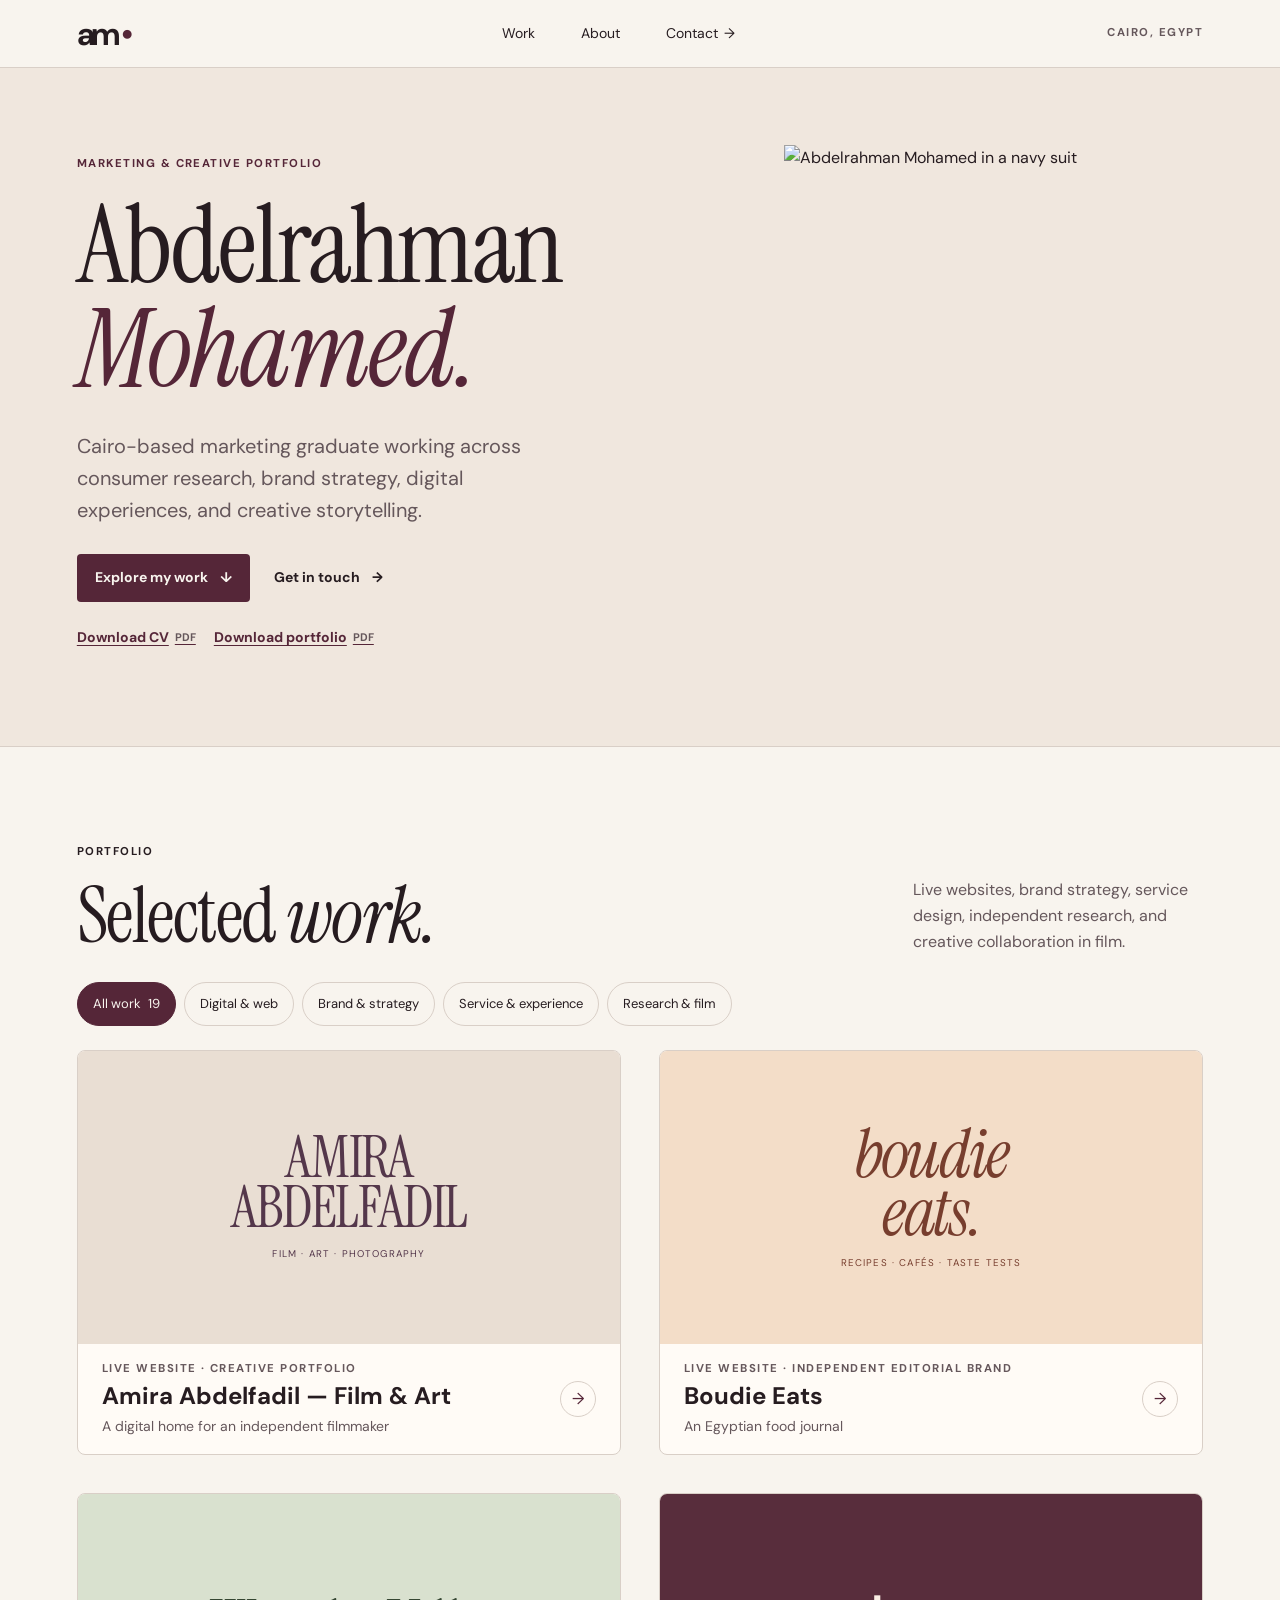
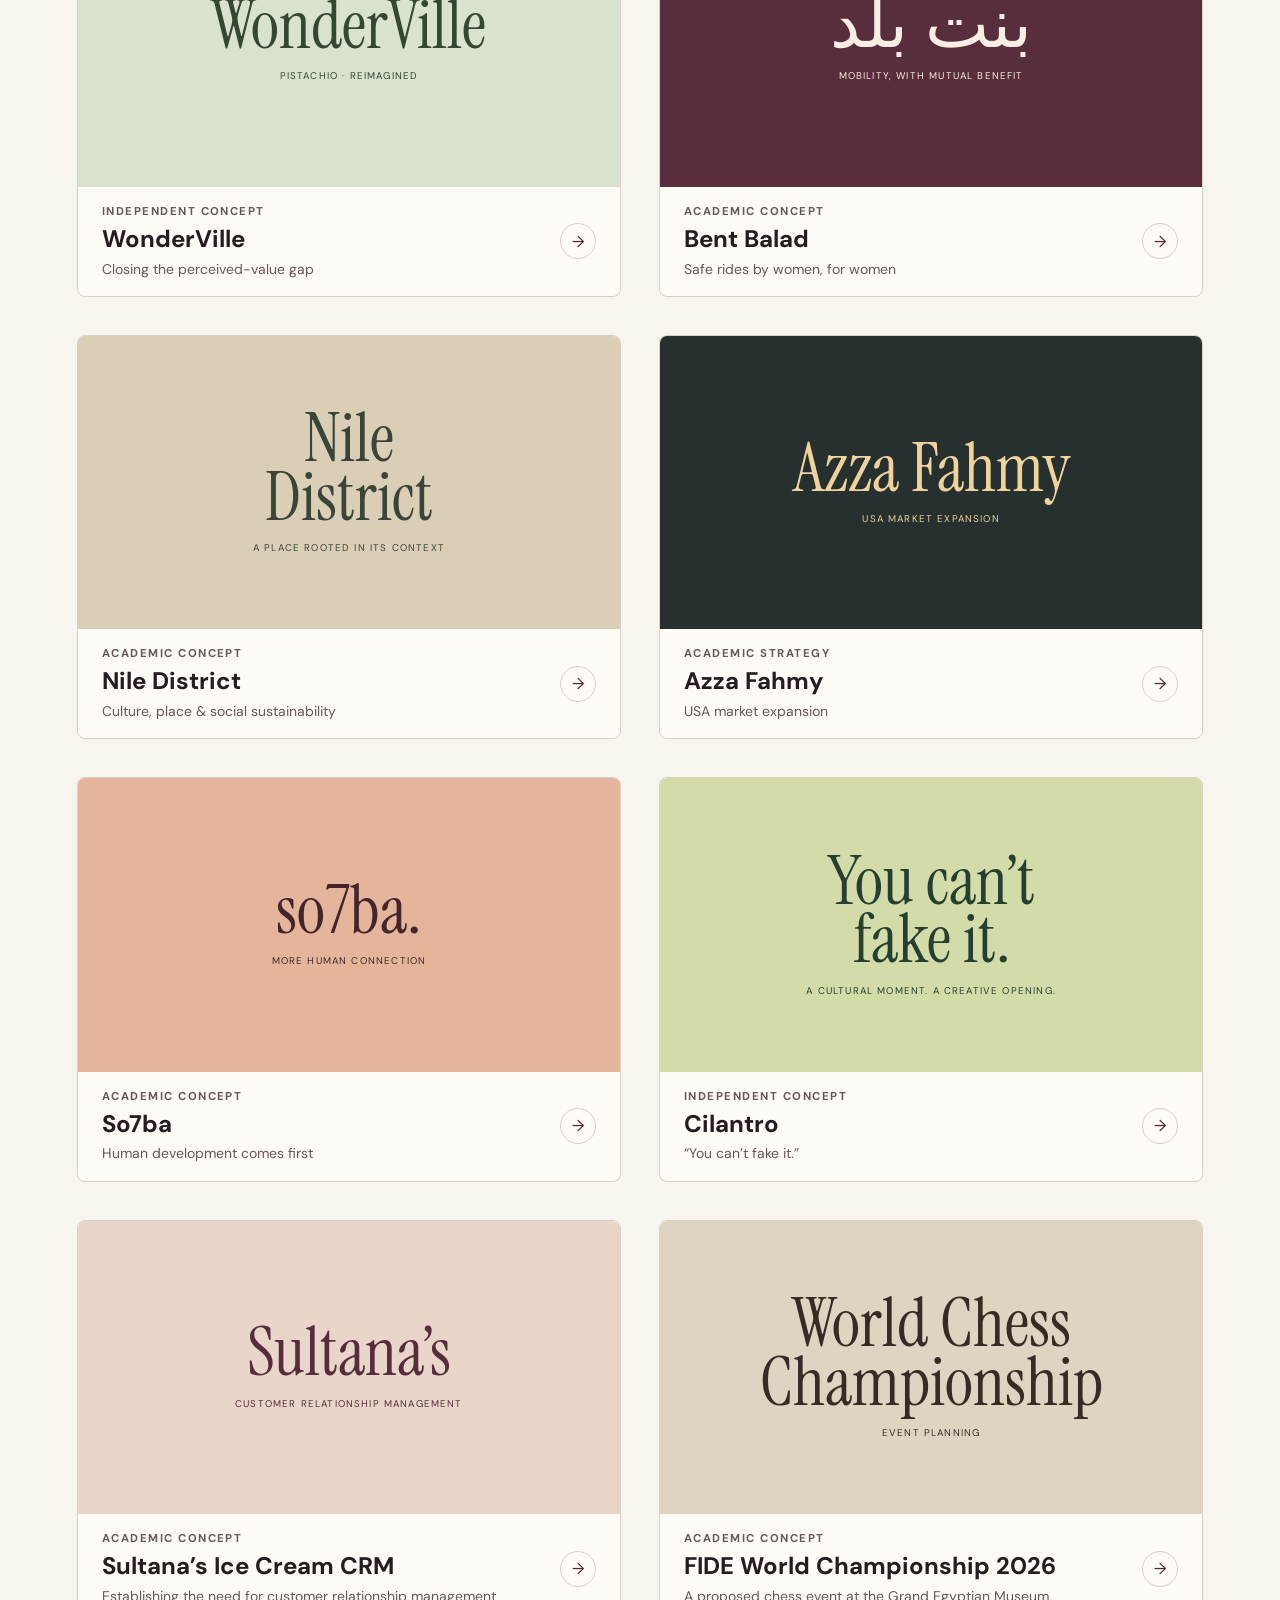
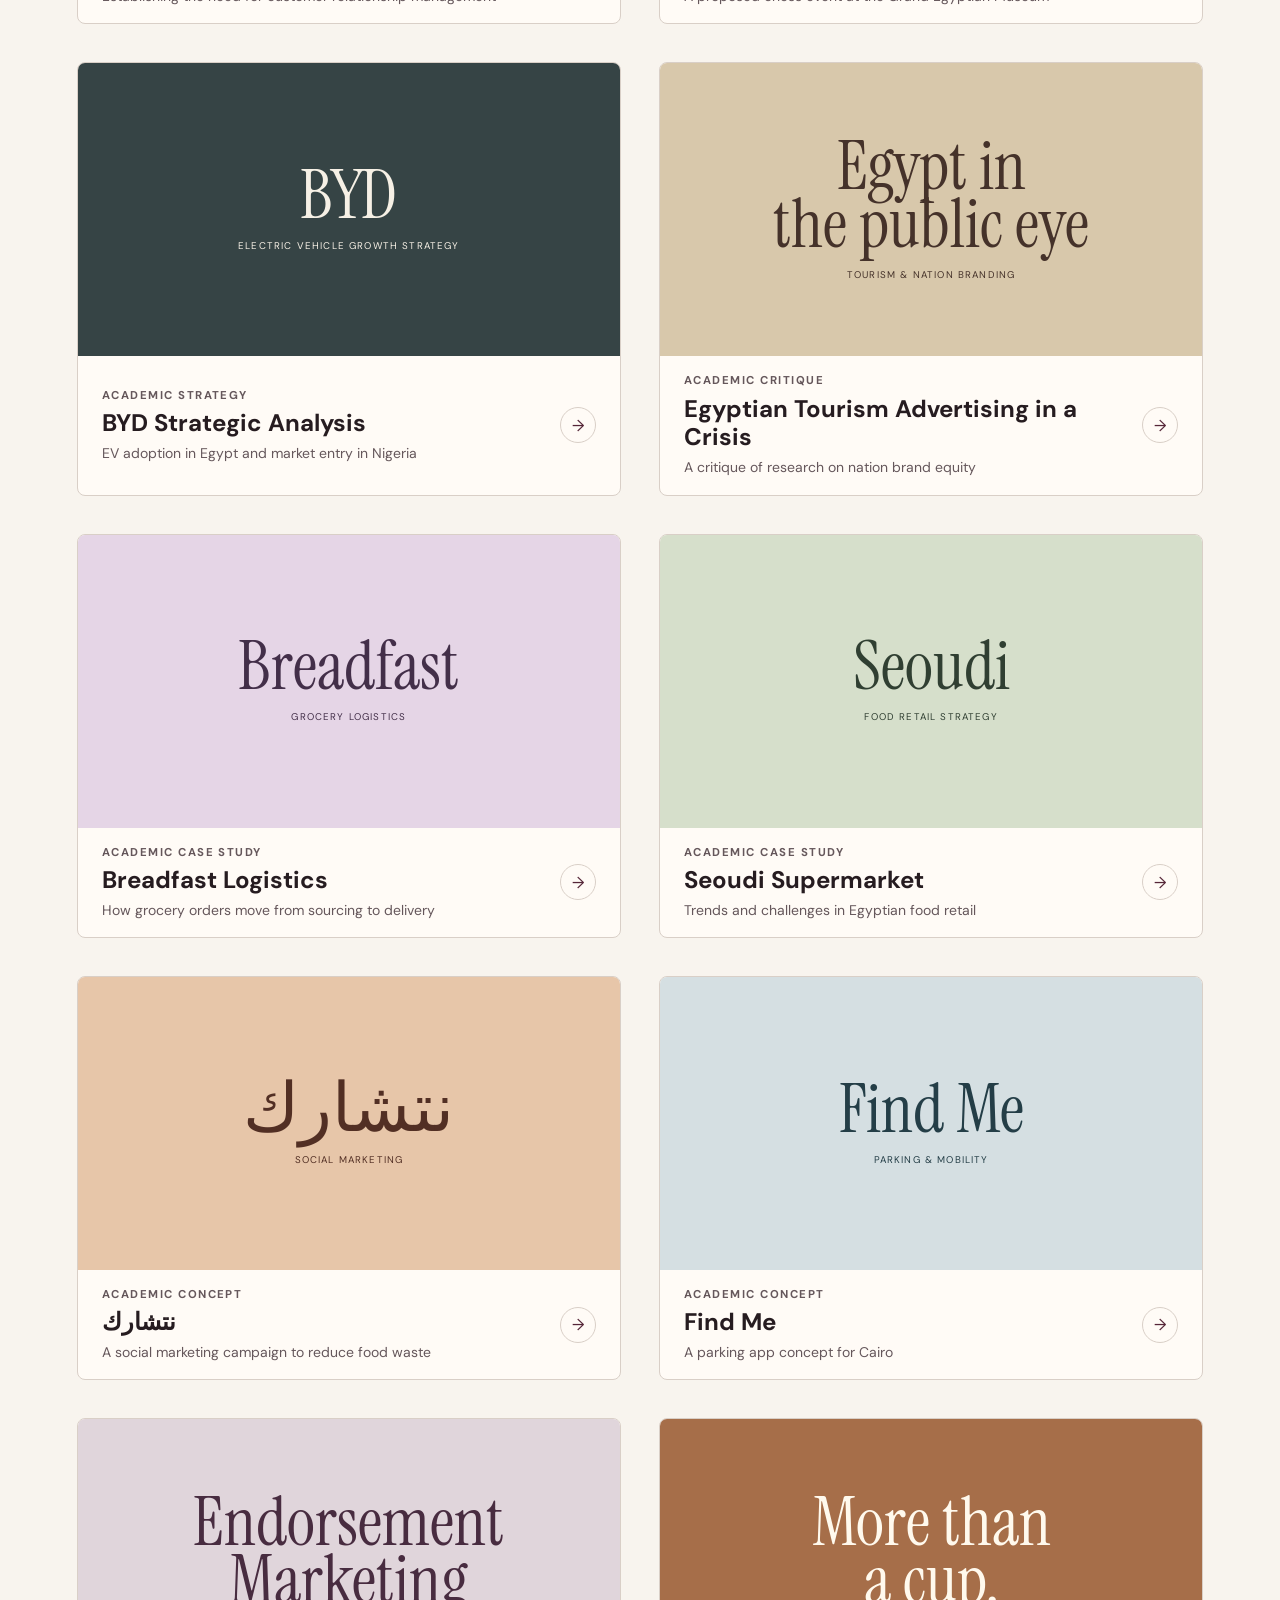
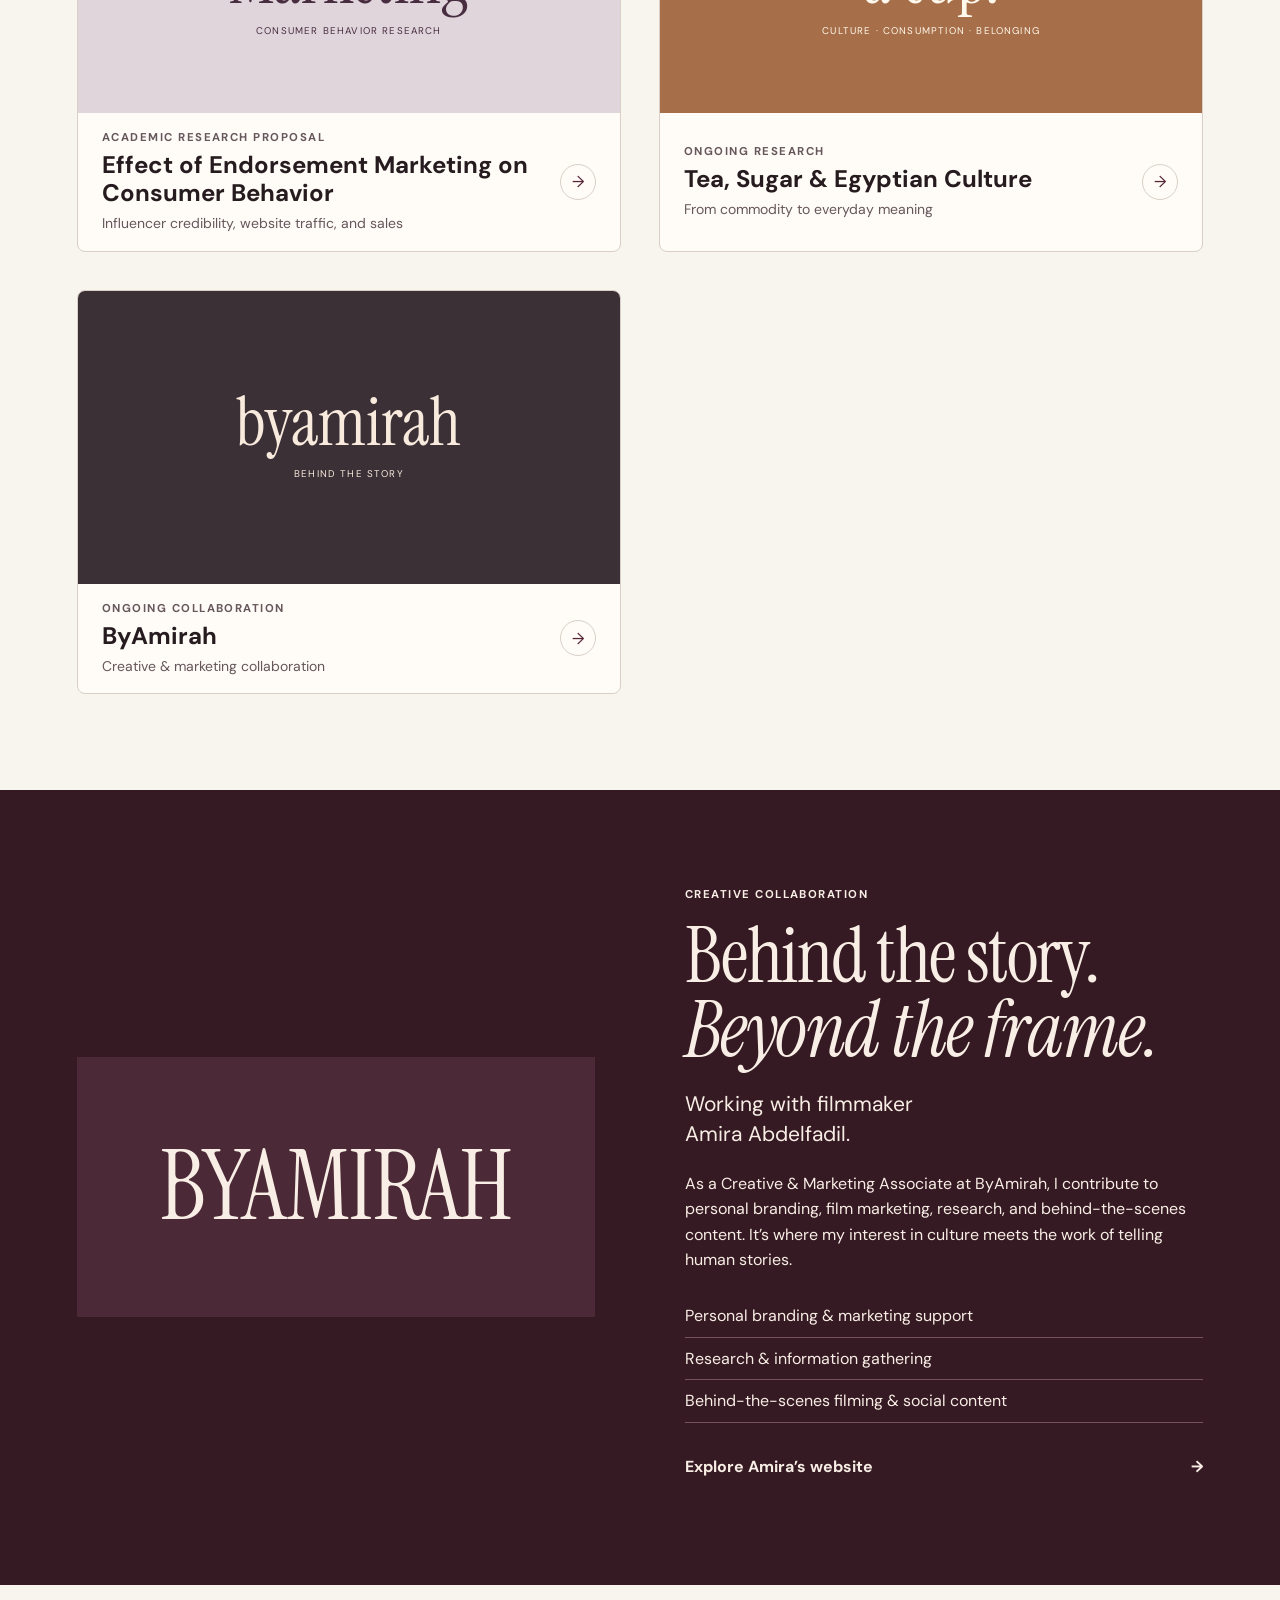
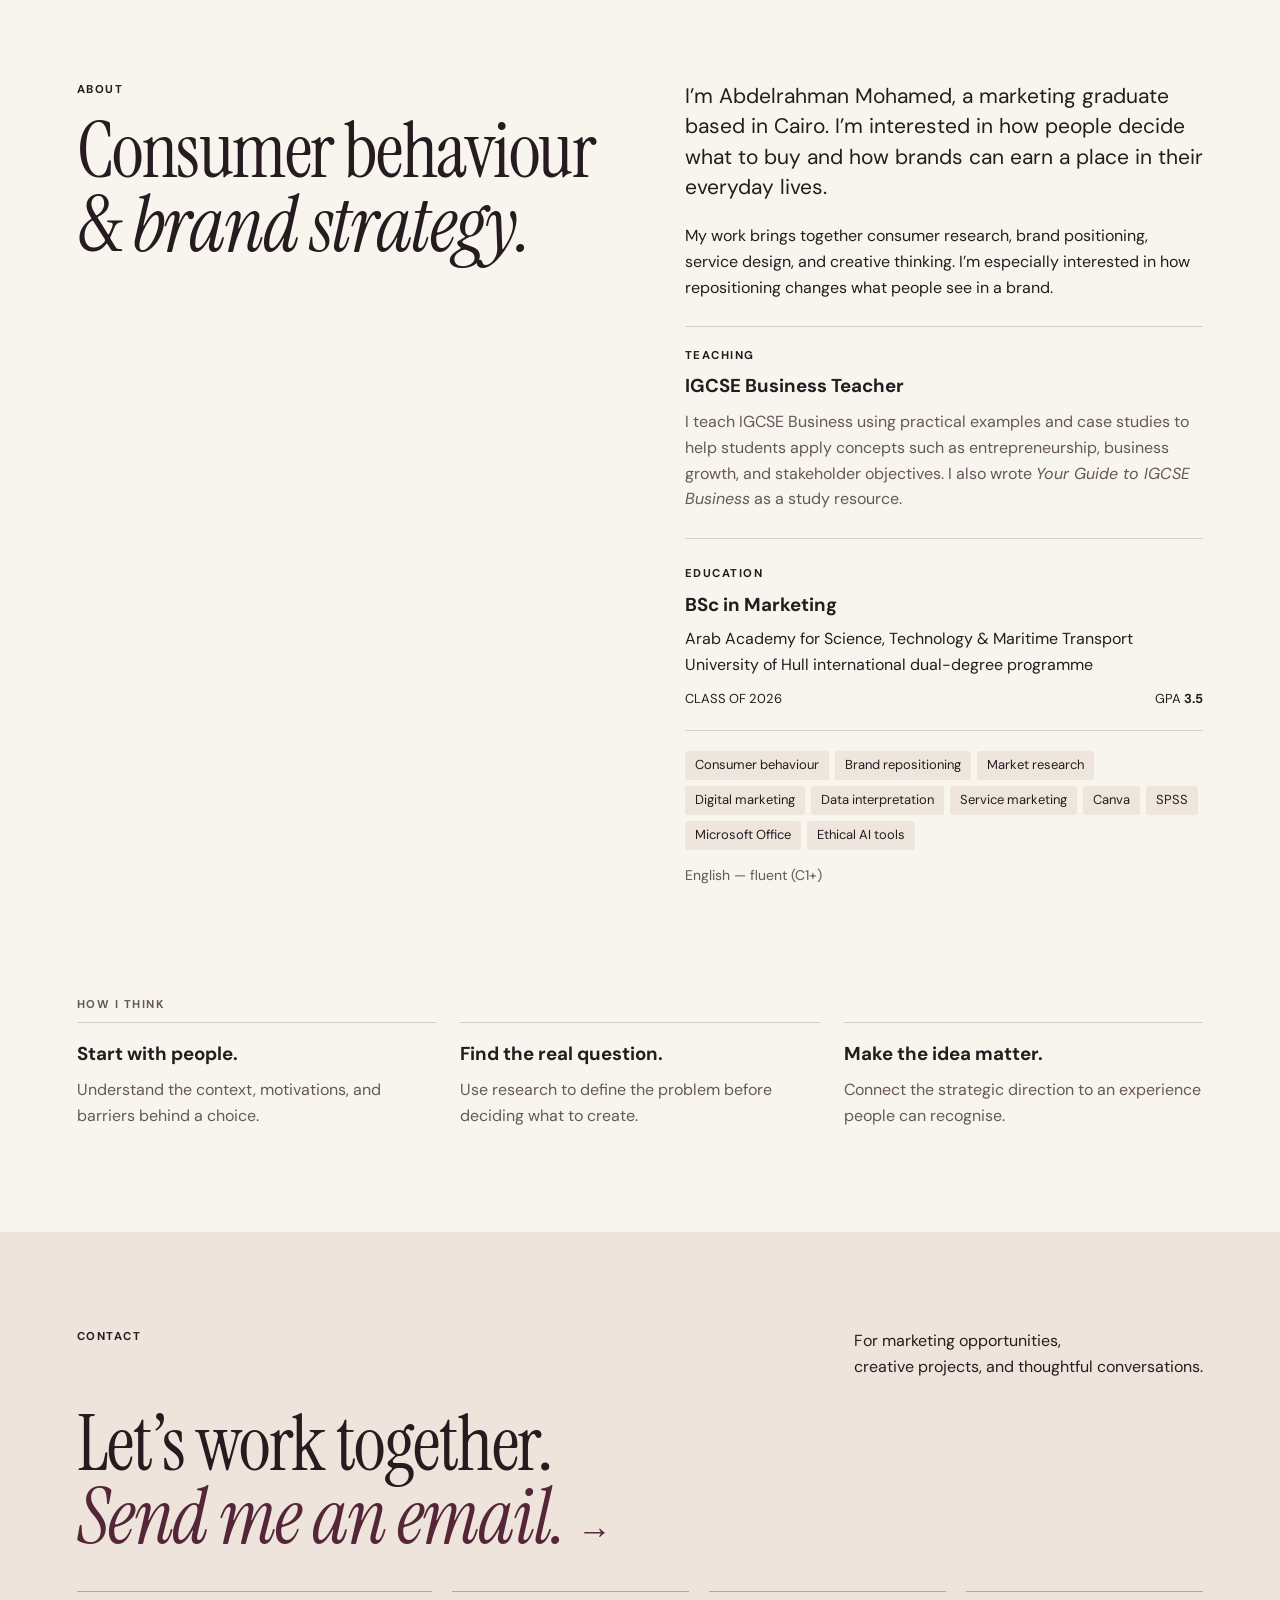
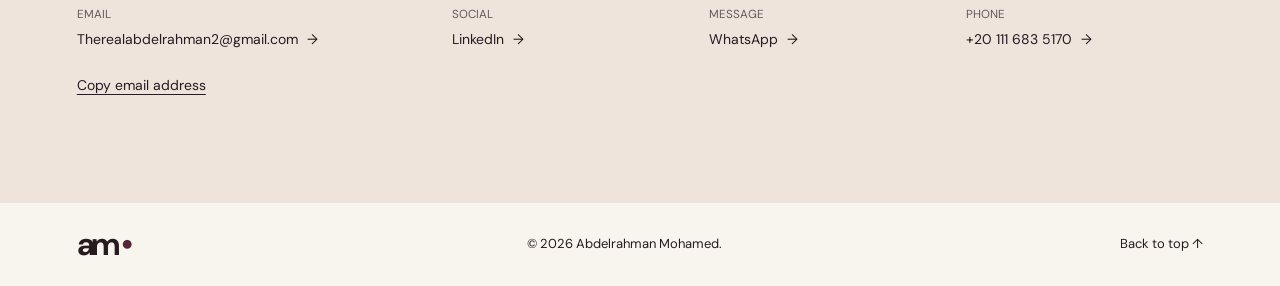
==== index.html @ 88fbea71 "Verify marketing portfolio in Google Search Console" ====
<!doctype html>
<html lang="en"><head><link rel="canonical" href="https://abdelrahman-marketing-portfolio.pages.dev/"><meta charset="UTF-8"><meta name="google-site-verification" content="5fPeNnWHmfvirV12lRawzJK8_AHhaKxsQTbBEU7CrvM" /><meta name="viewport" content="width=device-width,initial-scale=1"><meta name="description" content="Abdelrahman Mohamed — Cairo-based marketing graduate exploring consumer insights, brand strategy and creative storytelling. Explore live website projects, brand strategy, academic case studies and creative collaborations."><meta name="theme-color" content="#35151e"><title>Abdelrahman Mohamed · Marketing & Creative Portfolio</title><link rel="stylesheet" href="portfolio.css"></head>
<body><a class="skip" href="#work">Skip to portfolio</a><header><a class="wordmark" href="#home" aria-label="Abdelrahman Mohamed home">am<span>•</span></a><nav aria-label="Main navigation"><a href="#work">Work</a><a href="#about">About</a><a href="#contact">Contact <span aria-hidden="true">→</span></a></nav><span class="location">CAIRO, EGYPT <i></i></span></header>
<main>
<section id="home" class="portrait-hero">
  <div class="portrait-intro">
    <p class="eyebrow">MARKETING & CREATIVE PORTFOLIO</p>
    <h1>Abdelrahman <em>Mohamed.</em></h1>
    <p class="portrait-description">Cairo-based marketing graduate working across consumer research, brand strategy, digital experiences, and creative storytelling.</p>
    <div class="portrait-actions">
      <a class="portrait-primary" href="#work">Explore my work <span aria-hidden="true">↓</span></a>
      <a class="portrait-secondary" href="#contact">Get in touch <span aria-hidden="true">→</span></a>
    </div>
    <div class="pdf-links" role="group" aria-label="Downloadable documents">
      <a href="documents/Abdelrahman_Mohamed_CV.pdf" download>Download CV <span>PDF</span></a>
      <a href="documents/Abdelrahman_Mohamed_Portfolio.pdf" download>Download portfolio <span>PDF</span></a>
    </div>
  </div>
  <figure class="portrait-photo">
    <img src="abdelrahman.webp" alt="Abdelrahman Mohamed in a navy suit" width="1080" height="1440" fetchpriority="high" decoding="async">
  </figure>
</section>
<section class="work section" id="work"><div class="section-heading"><p class="eyebrow">PORTFOLIO</p><h2>Selected <em>work.</em></h2><p>Live websites, brand strategy, service design, independent research, and creative collaboration in film.</p></div><div class="filters" role="group" aria-label="Filter projects"><button class="active" data-filter="all" aria-pressed="true">All work <span id="project-count"></span></button><button data-filter="digital" aria-pressed="false">Digital & web</button><button data-filter="strategy" aria-pressed="false">Brand & strategy</button><button data-filter="experience" aria-pressed="false">Service & experience</button><button data-filter="research" aria-pressed="false">Research & film</button></div><p class="sr-only" id="filter-status" aria-live="polite"></p><div id="projects" class="projects"></div></section>
<section class="collaboration section" id="amira"><div class="collab-art" aria-hidden="true"><div class="frame"><span>BYAMIRAH</span><i></i><small>STORIES WORTH<br>LOOKING CLOSER AT.</small></div><span class="film-label">RESEARCH / CREATIVE / BEHIND THE SCENES</span></div><div class="collab-copy"><p class="eyebrow">CREATIVE COLLABORATION</p><h2>Behind the story.<br><em>Beyond the frame.</em></h2><p class="large">Working with filmmaker<br>Amira Abdelfadil.</p><p>As a Creative & Marketing Associate at ByAmirah, I contribute to personal branding, film marketing, research, and behind-the-scenes content. It’s where my interest in culture meets the work of telling human stories.</p><ul><li>Personal branding & marketing support</li><li>Research & information gathering</li><li>Behind-the-scenes filming & social content</li></ul><a class="text-link" href="https://amira-portfolio-ds4.pages.dev/" target="_blank" rel="noopener">Explore Amira’s website <span>→</span></a></div></section>
<section class="about section" id="about"><div><p class="eyebrow">ABOUT</p><h2>Consumer behaviour<br>& <em>brand strategy.</em></h2></div><div class="about-body"><p class="large">I’m Abdelrahman Mohamed, a marketing graduate based in Cairo. I’m interested in how people decide what to buy and how brands can earn a place in their everyday lives.</p><p>My work brings together consumer research, brand positioning, service design, and creative thinking. I’m especially interested in how repositioning changes what people see in a brand.</p><div class="teaching">
  <p class="eyebrow">TEACHING</p>
  <h3>IGCSE Business Teacher</h3>
  <p>I teach IGCSE Business using practical examples and case studies to help students apply concepts such as entrepreneurship, business growth, and stakeholder objectives. I also wrote <cite>Your Guide to IGCSE Business</cite> as a study resource.</p>
</div>
<div class="education"><span class="eyebrow">EDUCATION</span><h3>BSc in Marketing</h3><p>Arab Academy for Science, Technology & Maritime Transport<br>University of Hull international dual-degree programme</p><div class="education-meta"><span>CLASS OF 2026</span><span>GPA <strong>3.5</strong></span></div></div><div class="skill-list"><span>Consumer behaviour</span><span>Brand repositioning</span><span>Market research</span><span>Digital marketing</span><span>Data interpretation</span><span>Service marketing</span><span>Canva</span><span>SPSS</span><span>Microsoft Office</span><span>Ethical AI tools</span></div><p class="language">English — fluent (C1+)</p></div></section>
<section class="approach section"><p class="eyebrow">HOW I THINK</p><div class="approach-grid"><article><span>01</span><h3>Start with people.</h3><p>Understand the context, motivations, and barriers behind a choice.</p></article><article><span>02</span><h3>Find the real question.</h3><p>Use research to define the problem before deciding what to create.</p></article><article><span>03</span><h3>Make the idea matter.</h3><p>Connect the strategic direction to an experience people can recognise.</p></article></div></section>
<section id="contact" class="contact section"><div class="contact-top"><p class="eyebrow">CONTACT</p><p>For marketing opportunities,<br>creative projects, and thoughtful conversations.</p></div><h2>Let’s work together.<br><a href="mailto:Therealabdelrahman2@gmail.com"><em>Send me an email.</em> <span aria-hidden="true">→</span></a></h2><div class="contact-links"><a href="mailto:Therealabdelrahman2@gmail.com"><small>EMAIL</small>Therealabdelrahman2@gmail.com <span>→</span></a><a href="https://www.linkedin.com/in/theabdelrahmanmohamed" target="_blank" rel="noopener"><small>SOCIAL</small>LinkedIn <span>→</span></a><a href="https://wa.me/201116835170" target="_blank" rel="noopener"><small>MESSAGE</small>WhatsApp <span>→</span></a><a href="tel:+201116835170"><small>PHONE</small>+20 111 683 5170 <span>→</span></a></div><button class="copy-button" id="copy-email">Copy email address</button><span id="copy-status" aria-live="polite"></span></section>
</main><footer><a class="wordmark" href="#home">am<span>•</span></a><p>© 2026 Abdelrahman Mohamed.</p><a href="#home">Back to top ↑</a></footer><dialog id="project-dialog" aria-labelledby="dialog-title"><button class="close-dialog" autofocus aria-label="Close project details">✕</button><div id="dialog-content"></div></dialog><script>const projects = [
{
  title:'Amira Abdelfadil — Film & Art',
  subtitle:'A digital home for an independent filmmaker',
  kind:'Live website · Creative portfolio',
  cat:'digital',
  art:'amiraweb',
  mark:'AMIRA<br>ABDELFADIL',
  strap:'FILM · ART · PHOTOGRAPHY',
  intro:'Designed and built a portfolio website for Cairo-based filmmaker Amira Abdelfadil, bringing her films, art, photography, writing, and collaborations into a cohesive digital home.',
  question:'How can a filmmaker’s digital presence communicate her distinctive voice while making diverse creative work easy to discover?',
  work:[
    'Structured the experience around film projects, stills, visual collections, writing, and collaborations.',
    'Developed a responsive editorial design using warm neutrals, rich accents, and generous space for visual storytelling.',
    'Organised film pages and image galleries with clear navigation, accessible content, and search-friendly metadata.'
  ],
  scope:'Live website and portfolio presentation. Film, photography, and other creative authorship remain with Amira and her credited collaborators.',
  url:'https://amira-portfolio-ds4.pages.dev/',
  linkLabel:'Explore Amira’s website'
},
{
  title:'Boudie Eats',
  subtitle:'An Egyptian food journal',
  kind:'Live website · Independent editorial brand',
  cat:'digital',
  art:'boudie',
  mark:'boudie<br>eats.',
  strap:'RECIPES · CAFÉS · TASTE TESTS',
  intro:'Created Boudie Eats, an independent Egyptian food journal that brings together personal recipes, restaurant and café discoveries, and supermarket taste tests.',
  question:'How can personal food stories and recommendations become a recognisable, easy-to-explore editorial experience?',
  work:[
    'Developed the editorial concept and a distinct, conversational voice for food content.',
    'Organised recipes, dining experiences, and product taste tests into clear site sections.',
    'Built a web experience designed for browsing, discovery, and continued content publishing.'
  ],
  scope:'Independent live food journal. Food opinions and experiences are personal, not presented as controlled commercial results.',
  url:'https://boudieeats.pages.dev/',
  linkLabel:'Explore Boudie Eats'
},

{title:'WonderVille',subtitle:'Closing the perceived-value gap',kind:'Independent concept',cat:'strategy',art:'wonder',mark:'WonderVille',strap:'PISTACHIO · REIMAGINED',intro:'An independent exploration of how packaging and sensory cues can change the perceived value of a pistachio ice cream.',question:'How can the product’s presentation communicate a more premium experience?',work:['Explored colour, ingredient, texture, typography, and material cues.','Developed a visual direction using sage, creamy mint, and metallic gold.','Considered product imagery and composition as signals of richness and indulgence.'],scope:'Self-initiated brand and packaging concept. Proposed direction, with no claimed commercial results.'},
{title:'Bent Balad',subtitle:'Safe rides by women, for women',kind:'Academic concept',cat:'experience',art:'bent',mark:'بنت بلد',strap:'MOBILITY, WITH MUTUAL BENEFIT',intro:'A women-only ride-hailing concept centred on mutual benefit for riders and partner drivers.',question:'How could a service combine a culturally relevant identity with safety, trust, and practical viability?',work:['Primary and secondary analysis, competitor research, brand guidelines, and brand persona.','Mapped the booking journey in a service blueprint, including driver verification, trip sharing, and SOS support.','Modelled first-year finances for a phased Greater Cairo launch and planned driver recruitment, promotion, and risk controls.'],scope:'Academic service marketing project. The application and financial projections are conceptual.'},
{title:'Nile District',subtitle:'Culture, place & social sustainability',kind:'Academic concept',cat:'experience',art:'nile',mark:'Nile<br>District',strap:'A PLACE ROOTED IN ITS CONTEXT',intro:'A concept for a vernacular, socioculturally sustainable platform on the Nile River.',question:'How could a place respond to its cultural context while supporting a sustainable social experience?',work:['Defined the problem and limitations using primary and secondary data analysis.','Reviewed Hassan Fathy’s work and research on Islamic heritage and sociocultural sustainability to inform a temporary floating destination on the Nile.','Developed brand guidelines and competitive analysis, supported by an industry-expert interview and AI-assisted visualisation.'],scope:'Academic concept for a temporary floating destination on the Nile, with proposals for local materials and passive cooling.'},
{title:'Azza Fahmy',subtitle:'USA market expansion',kind:'Academic strategy',cat:'strategy',art:'azza',mark:'Azza Fahmy',strap:'USA MARKET EXPANSION',intro:'An academic international marketing strategy exploring how Egyptian luxury jewellery brand Azza Fahmy could expand into the United States.',question:'How could Azza Fahmy approach the US market while preserving its Egyptian design identity?',work:['Compared international markets and used a structured country selection process.','Applied SWOT and marketing mix analysis to the US expansion concept.','Used the EPRG framework to consider how the brand could operate in a new market.'],scope:'Academic strategy exercise.'},
{title:'So7ba',subtitle:'Human development comes first',kind:'Academic concept',cat:'experience',art:'so7ba',mark:'so7ba.',strap:'MORE HUMAN CONNECTION',intro:'A social networking application concept that puts human development at the centre of its purpose.',question:'What could a social platform look like if human development guided the experience?',work:['Problem definition, primary and secondary data analysis, and competitor research.','Brand guidelines and persona development.','Figma app and website visualisation, ethical AI-assisted exploration, risk analysis, and financial feasibility.'],scope:'Academic product and service concept. No live application or user outcomes are claimed.'},
{title:'Cilantro',subtitle:'“You can’t fake it.”',kind:'Independent concept',cat:'strategy',art:'cilantro',mark:'You can’t<br>fake it.',strap:'A CULTURAL MOMENT. A CREATIVE OPENING.',intro:'A self-initiated campaign concept inspired by the debate about bringing iced coffee to a job interview.',question:'Could a contentious everyday moment become an opportunity for a coffee brand to connect with early-career audiences?',work:['Identified the interview-and-iced-coffee conversation as a potential cultural opening.','Connected the idea to students, graduates, freelancers, and early-career coffee drinkers.','Developed the “You can’t fake it” creative concept.'],scope:'Independent campaign proposal. Not an official Cilantro campaign or a claim of brand affiliation.'},
{
  title:'Sultana’s Ice Cream CRM',
  subtitle:'Establishing the need for customer relationship management',
  kind:'Academic concept',
  cat:'strategy',
  art:'sultana',
  mark:'Sultana’s',
  strap:'CUSTOMER RELATIONSHIP MANAGEMENT',
  intro:'A team project that established why Sultana’s Ice Cream needed a customer relationship management (CRM) approach.',
  question:'Why would Sultana’s benefit from a more structured way to understand and manage its customer relationships?',
  work:['Established the business need for CRM at Sultana’s Ice Cream.','Considered how a structured approach to customer information could support understanding customer preferences and staying in touch after a purchase.'],
  scope:'Academic concept focused on establishing the need for CRM.'
},
{
  "title": "FIDE World Championship 2026",
  "subtitle": "A proposed chess event at the Grand Egyptian Museum",
  "kind": "Academic concept",
  "cat": "experience",
  "art": "fide",
  "mark": "World Chess<br>Championship",
  "strap": "EVENT PLANNING",
  "intro": "An academic event-management proposal for staging the 2026 FIDE World Championship match at the Grand Egyptian Museum in Giza.",
  "question": "How could a museum host a world championship match while meeting the needs of players, spectators, and broadcasters?",
  "work": [
    "Developed a venue concept linking the championship to Egyptian heritage and the museum setting.",
    "Planned soundproof playing spaces, fair-play controls, broadcast facilities, and event logistics.",
    "Outlined ticketing, promotion, sponsorship opportunities, and measures for attendance and digital engagement."
  ],
  "scope": "Hypothetical event proposal prepared for coursework."
},
{
  "title": "BYD Strategic Analysis",
  "subtitle": "EV adoption in Egypt and market entry in Nigeria",
  "kind": "Academic strategy",
  "cat": "strategy",
  "art": "byd",
  "mark": "BYD",
  "strap": "ELECTRIC VEHICLE GROWTH STRATEGY",
  "intro": "A team strategy project examining how BYD could increase electric vehicle adoption in Egypt and enter Nigeria through Lagos.",
  "question": "Which growth strategies best address the barriers to EV adoption in each market?",
  "work": [
    "Used SWOT, TOWS, Porter’s Five Forces, and internal and external factor evaluations to assess BYD’s position.",
    "Compared strategic options using a Quantitative Strategic Planning Matrix.",
    "Proposed financing, battery warranties, and stronger after-sales support in Egypt, alongside a fleet-first launch and local charging partnerships in Lagos."
  ],
  "scope": "Team coursework with proposed strategies for BYD."
},
{
  "title": "Egyptian Tourism Advertising in a Crisis",
  "subtitle": "A critique of research on nation brand equity",
  "kind": "Academic critique",
  "cat": "research",
  "art": "tourism",
  "mark": "Egypt in<br>the public eye",
  "strap": "TOURISM & NATION BRANDING",
  "intro": "A graduation paper critiquing Nancy A. Fakhry’s study of Egyptian tourism advertising and nation brand equity during the COVID-19 crisis.",
  "question": "How well did the study show that crisis-era tourism campaigns helped preserve Egypt’s destination image?",
  "work": [
    "Reviewed the study’s treatment of domestic tourism promotion, digital campaigns, and virtual tours.",
    "Examined how the paper linked heritage events and campaign activity to audience responses.",
    "Identified gaps in survey wording and audience categories, and questioned how campaign results were attributed to specific events."
  ],
  "scope": "Academic critique of published research."
},
{
  "title": "Breadfast Logistics",
  "subtitle": "How grocery orders move from sourcing to delivery",
  "kind": "Academic case study",
  "cat": "experience",
  "art": "breadfast",
  "mark": "Breadfast",
  "strap": "GROCERY LOGISTICS",
  "intro": "A coursework case study of Breadfast’s grocery delivery operations, using the seven rights of logistics to assess how the service fulfils customer orders.",
  "question": "How does Breadfast coordinate procurement, inventory, and fulfilment to deliver fresh groceries?",
  "work": [
    "Reviewed the role of in-house production, private-label products, and supplier sourcing.",
    "Examined first-in, first-out inventory practices, warehouse operations, and dark-store order picking.",
    "Considered how transport, protective packaging, and customer support shape delivery quality."
  ],
  "scope": "Academic case study developed for coursework."
},
{
  "title": "Seoudi Supermarket",
  "subtitle": "Trends and challenges in Egyptian food retail",
  "kind": "Academic case study",
  "cat": "strategy",
  "art": "seoudi",
  "mark": "Seoudi",
  "strap": "FOOD RETAIL STRATEGY",
  "intro": "A coursework review of grocery retail trends in Egypt and the wider region, using Seoudi Supermarket as a case study.",
  "question": "How can Seoudi respond to price-sensitive shoppers and changing grocery shopping habits?",
  "work": [
    "Reviewed modern grocery formats, online channels, and changing consumer preferences.",
    "Examined how inflation and import pressures affected pricing and assortment decisions.",
    "Discussed Seoudi’s use of local alternatives, different pack sizes, and seasonal promotions."
  ],
  "scope": "Academic case study developed for coursework."
},
{
  "title": "نتشارك",
  "subtitle": "A social marketing campaign to reduce food waste",
  "kind": "Academic concept",
  "cat": "strategy",
  "art": "food-share",
  "mark": "نتشارك",
  "strap": "SOCIAL MARKETING",
  "intro": "A team campaign proposal to help households and restaurants reduce food waste and redirect surplus food.",
  "question": "How can a campaign make it easier and more appealing to waste less food and share what remains?",
  "work": [
    "Benchmarked Love Food Hate Waste and Too Good To Go.",
    "Used interviews, a survey, and secondary research to identify barriers and inform campaign messaging.",
    "Proposed an app for surplus-food pickup and redistribution, with positive messaging and participation incentives."
  ],
  "scope": "Academic concept developed for coursework."
},
{
  "title": "Find Me",
  "subtitle": "A parking app concept for Cairo",
  "kind": "Academic concept",
  "cat": "experience",
  "art": "find-me",
  "mark": "Find Me",
  "strap": "PARKING & MOBILITY",
  "intro": "A team concept for a mobile service that helps Cairo drivers find available parking on the street or in participating garages.",
  "question": "How could an app reduce the time and frustration of searching for a parking space?",
  "work": [
    "Explored the problem through an environmental analysis and a survey of potential users.",
    "Proposed real-time parking availability and GPS directions to open spaces.",
    "Designed a garage journey with QR entry, parking reminders, and digital or cash payment."
  ],
  "scope": "Academic concept developed for coursework."
},
{
  "title": "Effect of Endorsement Marketing on Consumer Behavior",
  "subtitle": "Influencer credibility, website traffic, and sales",
  "kind": "Academic research proposal",
  "cat": "research",
  "art": "endorsement",
  "mark": "Endorsement<br>Marketing",
  "strap": "CONSUMER BEHAVIOR RESEARCH",
  "intro": "An academic paper exploring how endorsements by social media influencers and bloggers may shape consumer buying behavior.",
  "question": "How might an influencer campaign affect website traffic and sales, and what role could trust and social comparison play?",
  "work": [
    "Reviewed literature on influencer credibility, verification badges, and fear of missing out.",
    "Proposed comparing website traffic and sales before, during, and after an influencer collaboration.",
    "Outlined a survey to explore ad exposure, perceived influence, and self-reported purchases."
  ],
  "scope": "Literature review and proposed methodology. The paper reports no original campaign results."
},
{title:'Tea, Sugar & Egyptian Culture',subtitle:'From commodity to everyday meaning',kind:'Ongoing research',cat:'research',art:'tea',mark:'More than<br>a cup.',strap:'CULTURE · CONSUMPTION · BELONGING',intro:'Independent secondary research exploring Egyptians’ relationship with tea and sugar.',question:'How do historical context, social class, hospitality, and economic pressures shape everyday consumption?',work:['Exploring tea’s transition from a colonial commodity to a culturally meaningful beverage.','Investigating consumption, sugar use, and social-class differences through existing sources.','Considering resistance, inflation, and demand elasticity as research questions.'],scope:'Ongoing independent research. These are areas of investigation, not established findings.'},
{title:'ByAmirah',subtitle:'Creative & marketing collaboration',kind:'Ongoing collaboration',cat:'research',art:'amira',mark:'byamirah',strap:'BEHIND THE STORY',intro:'Creative and marketing work with short-film director Amira Abdelfadil.',question:'How can research, personal branding, and behind-the-scenes storytelling support a filmmaker’s work?',work:['Personal branding and film marketing support.','Research and information gathering.','Behind-the-scenes filming and social content.'],scope:'My contribution is creative, marketing, and research support. Film direction and authorship belong to Amira and her credited collaborators.',url:'https://amira-portfolio-ds4.pages.dev/'}
];
const container=document.querySelector('#projects');
document.querySelector('#project-count').textContent = projects.length;
projects.forEach((p,i)=>{const article=document.createElement('article');article.className='project';article.dataset.category=p.cat;article.innerHTML=`<button class="project-button" data-project="${i}" aria-label="Explore ${p.title}"><div class="project-art ${p.art}" aria-hidden="true"><div class="visual"><span class="big">${p.mark}</span><small>${p.strap}</small></div></div><div class="project-meta"><div><span class="project-kind">${p.kind}</span><strong>${p.title}</strong><span class="project-subtitle">${p.subtitle}</span></div><span class="project-arrow" aria-hidden="true">→</span></div></button>`;container.append(article)});
document.querySelectorAll('[data-filter]').forEach(button=>button.addEventListener('click',()=>{document.querySelectorAll('[data-filter]').forEach(b=>{b.classList.toggle('active',b===button);b.setAttribute('aria-pressed',b===button?'true':'false')});let count=0;document.querySelectorAll('.project').forEach(p=>{p.hidden=button.dataset.filter!=='all'&&p.dataset.category!==button.dataset.filter;if(!p.hidden)count++});document.querySelector('#filter-status').textContent=`Showing ${count} projects.`}));
const dialog=document.querySelector('#project-dialog');let trigger;
container.addEventListener('click',e=>{const b=e.target.closest('[data-project]');if(!b)return;trigger=b;const p=projects[Number(b.dataset.project)];document.querySelector('#dialog-content').innerHTML=`<p class="eyebrow">${p.kind.toUpperCase()}</p><h2 id="dialog-title">${p.title}</h2><p class="large">${p.intro}</p><h3>THE QUESTION</h3><p>${p.question}</p><h3>THE WORK</h3><ul>${p.work.map(w=>`<li>${w}</li>`).join('')}</ul><p class="dialog-tags">${p.scope}</p>${p.url?`<a class="text-link" href="${p.url}" target="_blank" rel="noopener">${p.linkLabel||"Visit live website"} →</a>`:''}`;dialog.showModal();dialog.scrollTop=0;document.body.classList.add('modal-open')});
document.querySelector('.close-dialog').addEventListener('click',()=>dialog.close());dialog.addEventListener('click',e=>{if(e.target===dialog){const r=dialog.getBoundingClientRect();if(e.clientX<r.left||e.clientX>r.right||e.clientY<r.top||e.clientY>r.bottom)dialog.close()}});dialog.addEventListener('close',()=>{document.body.classList.remove('modal-open');trigger?.focus()});
document.querySelector('#copy-email').addEventListener('click',async()=>{const status=document.querySelector('#copy-status');try{await navigator.clipboard.writeText('Therealabdelrahman2@gmail.com');status.textContent='Email copied.'}catch{status.textContent='Therealabdelrahman2@gmail.com — select to copy.'}});
</script></body></html>
---- portfolio.css ----
@import url('https://fonts.googleapis.com/css2?family=DM+Sans:wght@400;500;600;700&family=Instrument+Serif:ital@0;1&display=swap');

:root {
  --paper: #f8f4ee;
  --ink: #261c20;
  --wine: #552638;
  --muted: #65575b;
  --line: #d9cfc7;
  --gutter: clamp(20px, 6vw, 108px);
  --content: 1280px;
  --serif: "Instrument Serif", Georgia, serif;
  color-scheme: light;
}
* { box-sizing: border-box; }
html { scroll-behavior: smooth; scroll-padding-top: 86px; }
body { margin: 0; background: var(--paper); color: var(--ink); font: 16px/1.6 "DM Sans", sans-serif; }
a { color: inherit; text-decoration: none; }
button { color: inherit; font: inherit; cursor: pointer; }
:focus-visible { outline: 2px solid #98603c; outline-offset: 4px; }
header, footer, .section, .portrait-hero { padding-inline: max(var(--gutter), calc((100% - var(--content)) / 2)); }
header {
  position: sticky; top: 0; z-index: 3; display: flex; align-items: center; justify-content: space-between;
  gap: 16px; min-height: 68px; background: var(--paper); border-bottom: 1px solid var(--line);
}
.wordmark { font-size: 32px; font-weight: 700; line-height: 1; letter-spacing: -.11em; }
.wordmark span { color: var(--wine); margin-left: .12em; }
nav { display: flex; gap: clamp(10px, 3.6vw, 48px); align-items: center; }
nav a { display: inline-flex; align-items: center; gap: 6px; min-height: 44px; font-size: 14px; }
nav a:hover, .portrait-secondary:hover, .text-link:hover { text-decoration: underline; text-underline-offset: 5px; }
.eyebrow, .location, .project-kind {
  font-size: .71rem; font-weight: 700; letter-spacing: .13em; text-transform: uppercase;
}
.location { color: var(--muted); }
.portrait-hero {
  display: grid; grid-template-columns: minmax(0, 1.25fr) minmax(0, .85fr);
  gap: clamp(32px, 7vw, 110px); align-items: center; padding-block: clamp(42px, 6vw, 96px);
  background: #f0e7de; border-bottom: 1px solid var(--line);
}
.portrait-intro .eyebrow { color: var(--wine); margin: 0 0 20px; }
h1, h2 { font: 400 clamp(48px, 6vw, 88px)/.96 var(--serif); letter-spacing: -.02em; margin: 0; }
h1 { font-size: clamp(64px, 8.5vw, 124px); }
h1 em { display: block; color: var(--wine); }
.portrait-description { max-width: 34ch; color: var(--muted); font-size: clamp(16px, 1.6vw, 20px); margin: 28px 0; }
.portrait-actions { display: flex; flex-wrap: wrap; gap: 12px 24px; align-items: center; }
.portrait-actions a { display: inline-flex; gap: 12px; align-items: center; min-height: 48px; font-size: 14px; font-weight: 700; }
.portrait-primary { background: var(--wine); color: var(--paper); padding: 0 18px; border-radius: 4px; }
.portrait-primary:hover { background: #391723; }
.pdf-links { display: flex; flex-wrap: wrap; gap: 4px 18px; margin-top: 14px; }
.pdf-links a { display: inline-flex; align-items: center; gap: 6px; min-height: 44px; color: var(--wine); font-size: 14px; font-weight: 700; text-decoration: underline; text-underline-offset: 3px; }
.pdf-links span { color: var(--muted); font-size: 11px; }
.portrait-photo { margin: 0; aspect-ratio: 4 / 5; width: 100%; max-width: 450px; justify-self: end; }
.portrait-photo img { display: block; width: 100%; height: 100%; object-fit: cover; object-position: 50% 37%; }
.section { padding-block: clamp(56px, 7.5vw, 112px); }
.eyebrow { margin: 0 0 16px; }
.section-heading { display: grid; grid-template-columns: 1fr minmax(0, 290px); gap: 0 32px; align-items: end; }
.section-heading .eyebrow { grid-column: 1 / -1; }
.section-heading > p:last-child { color: var(--muted); margin: 0; }
.filters { display: flex; flex-wrap: wrap; gap: 8px; margin: 28px 0 24px; }
.filters button { padding: 8px 15px; min-height: 44px; background: transparent; border: 1px solid var(--line); border-radius: 24px; font-size: 13px; }
.filters button:hover { border-color: var(--wine); }
.filters button.active { background: var(--wine); color: var(--paper); border-color: var(--wine); }
.filters span { margin-left: 4px; }
.projects { display: grid; grid-template-columns: repeat(2, minmax(0, 1fr)); gap: clamp(16px, 3vw, 38px); }
.project { min-width: 0; }
.project-button {
  background: #fffbf6; border: 1px solid var(--line); border-radius: 8px; overflow: hidden;
  width: 100%; height: 100%; display: flex; flex-direction: column; padding: 0; text-align: left;
  transition: border-color .2s, box-shadow .2s;
}
.project-button:hover { border-color: #9a777e; box-shadow: 0 6px 16px #39172314; }
.project-art { display: grid; place-items: center; text-align: center; width: 100%; aspect-ratio: 1.85; min-height: 150px; padding: 18px; }
.visual .big { display: block; font: 400 clamp(36px, 5.3vw, 70px)/.86 var(--serif); }
.visual small { display: block; font-size: .61rem; letter-spacing: .12em; margin-top: 14px; }
.wonder { background: #d9e1cf; color: #354632; }
.bent { background: #582d3c; color: #faeee4; }
.bent .big { font-family: Georgia, serif; }
.nile { background: #dbceb7; color: #394537; }
.azza { background: #26302f; color: #f0d39c; }
.so7ba { background: #e4b59a; color: #43252c; }
.cilantro { background: #d3dca9; color: #253f30; }
.tea { background: #a66e49; color: #fff9ed; }
.amira { background: #3c3037; color: #f8eadc; }
.amiraweb { background: #e9ded3; color: #54374b; }
.amiraweb .big { font-size: clamp(32px, 4.5vw, 64px); letter-spacing: -.025em; }
.boudie { background: #f3ddc8; color: #773e2e; }
.boudie .big { font-style: italic; letter-spacing: -.035em; }
.project-meta { display: flex; flex: 1; justify-content: space-between; align-items: center; gap: 12px; padding: 16px clamp(14px, 2vw, 24px); width: 100%; }
.project-meta strong { display: block; font-size: clamp(19px, 2vw, 24px); line-height: 1.2; margin-block: 4px; }
.project-kind, .project-subtitle { display: block; color: var(--muted); }
.project-subtitle { font-size: 14px; }
.project-arrow { flex: 0 0 36px; height: 36px; display: grid; place-items: center; border: 1px solid var(--line); border-radius: 50%; color: var(--wine); }
.project-button:hover .project-arrow { background: var(--wine); border-color: var(--wine); color: var(--paper); }
.collaboration, .about { display: grid; grid-template-columns: repeat(2, minmax(0, 1fr)); gap: clamp(28px, 7vw, 100px); align-items: start; }
.collaboration { background: #351923; color: #f8eee5; align-items: center; }
.collab-art { display: grid; place-items: center; min-height: 260px; padding: 32px; background: #4b2936; }
.frame > span { font: 400 clamp(44px, 8vw, 96px)/1 var(--serif); }
.frame i, .frame small, .film-label { display: none; }
.large { font-size: 21px; line-height: 1.45; }
.collab-copy ul { list-style: none; padding: 0; margin: 22px 0; }
.collab-copy li { padding-block: 8px; border-bottom: 1px solid #77515e; }
.text-link { display: flex; align-items: center; justify-content: space-between; gap: 12px; min-height: 44px; font-weight: 700; }
.about-body > p:first-child { margin-top: 0; }
.teaching { border-top: 1px solid var(--line); padding-top: 20px; margin-top: 26px; }
.teaching .eyebrow { margin-bottom: 6px; }
.teaching h3 { margin: 0 0 8px; }
.teaching p:last-child { margin: 0; color: var(--muted); }
.education { border-block: 1px solid var(--line); padding-block: 20px; margin-top: 26px; }
.education h3 { margin: 6px 0; }
.education p { margin: 0 0 12px; }
.education-meta { display: flex; justify-content: space-between; font-size: 13px; }
.skill-list { display: flex; flex-wrap: wrap; gap: 6px; margin-top: 20px; }
.skill-list span { padding: 4px 10px; background: #eee5dd; border-radius: 3px; font-size: 13px; }
.language { color: var(--muted); font-size: 14px; }
.approach { padding-top: 0; }
.approach-grid { display: grid; grid-template-columns: repeat(3, 1fr); gap: 24px; }
.approach article { border-top: 1px solid var(--line); padding-top: 16px; }
.approach article > span { display: none; }
.approach h3, .approach p { margin: 0 0 8px; }
.approach p { color: var(--muted); }
.contact { background: #eee4db; }
.contact-top { display: flex; justify-content: space-between; gap: 16px; }
.contact-top p { margin-top: 0; }
.contact h2 { margin: 12px 0 36px; }
.contact h2 a { color: var(--wine); }
.contact h2 a:hover { text-decoration: underline; text-decoration-thickness: 1px; text-underline-offset: 6px; }
.contact h2 span { font: .45em sans-serif; }
.contact-links { display: grid; grid-template-columns: 1.5fr repeat(3, 1fr); gap: 20px; }
.contact-links a { border-top: 1px solid #b7a59f; padding: 13px 0; font-size: 14px; overflow-wrap: anywhere; }
.contact-links small { display: block; color: var(--muted); margin-bottom: 4px; }
.contact-links span { margin-left: 5px; }
.contact-links a:hover { text-decoration: underline; }
.copy-button { background: transparent; border: 0; text-decoration: underline; text-underline-offset: 4px; padding: 0; min-height: 44px; font-size: 14px; }
#copy-status { display: inline-block; margin-left: 12px; font-size: 14px; }
footer { display: flex; align-items: center; justify-content: space-between; gap: 14px; padding-block: 18px; font-size: 13px; }
footer > a:last-child { display: grid; align-items: center; min-height: 44px; }
dialog { border: 0; border-radius: 8px; background: var(--paper); color: var(--ink); width: min(700px, calc(100% - 28px)); max-height: 88dvh; padding: clamp(22px, 5vw, 52px); box-shadow: 0 20px 85px #0005; overscroll-behavior: contain; }
dialog::backdrop { background: #22151acc; }
.close-dialog { position: sticky; top: 0; float: right; margin: -10px -10px 0 8px; width: 44px; height: 44px; border: 1px solid var(--line); border-radius: 50%; background: var(--paper); }
dialog h2 { font-size: clamp(40px, 6vw, 66px); }
dialog h3 { font-size: 13px; letter-spacing: .08em; margin-top: 24px; }
dialog li + li { margin-top: 8px; }
.dialog-tags { border-top: 1px solid var(--line); padding-top: 14px; color: var(--muted); }
body.modal-open { overflow: hidden; }
.skip, .sr-only { position: absolute; width: 1px; height: 1px; overflow: hidden; clip-path: inset(50%); }
.skip:focus { width: auto; height: auto; clip-path: none; position: fixed; left: 14px; top: 10px; background: var(--paper); padding: 12px; z-index: 4; }
@media (max-width: 850px) {
  .location { display: none; }
  .contact-links { grid-template-columns: repeat(2, minmax(0, 1fr)); }
  h1 { font-size: clamp(58px, 9vw, 86px); }
}
@media (max-width: 640px) {
  .portrait-hero, .section-heading, .projects, .collaboration, .about, .approach-grid { grid-template-columns: minmax(0, 1fr); }
  .portrait-photo { width: min(100%, 420px); justify-self: start; aspect-ratio: 5 / 4; }
  .portrait-photo img { object-position: center 28%; }
  .section-heading { gap: 10px; }
  .section-heading .eyebrow { margin-bottom: 0; }
  .collab-art { order: 1; min-height: 180px; }
  .contact-top { display: block; }
  .contact-links a:first-child { grid-column: 1 / -1; }
  footer p { text-align: center; }
}
@media (prefers-reduced-motion: reduce) {
  html { scroll-behavior: auto; }
  .project-button { transition: none; }
}
.sultana { background: #ead5ca; color: #562d3b; }
.fide { background: #ded4c2; color: #362c25; }
.byd { background: #364445; color: #f6f0e5; }
.tourism { background: #d8c8ab; color: #45322a; }
.breadfast { background: #e5d5e6; color: #432f49; }
.seoudi { background: #d6dfcb; color: #303f32; }
.food-share { background: #e7c6a9; color: #522f24; }
.find-me { background: #d5dfe2; color: #243e47; }
.food-share .big { font-family: Georgia, serif; }
.endorsement { background: #e0d5db; color: #482c40; }
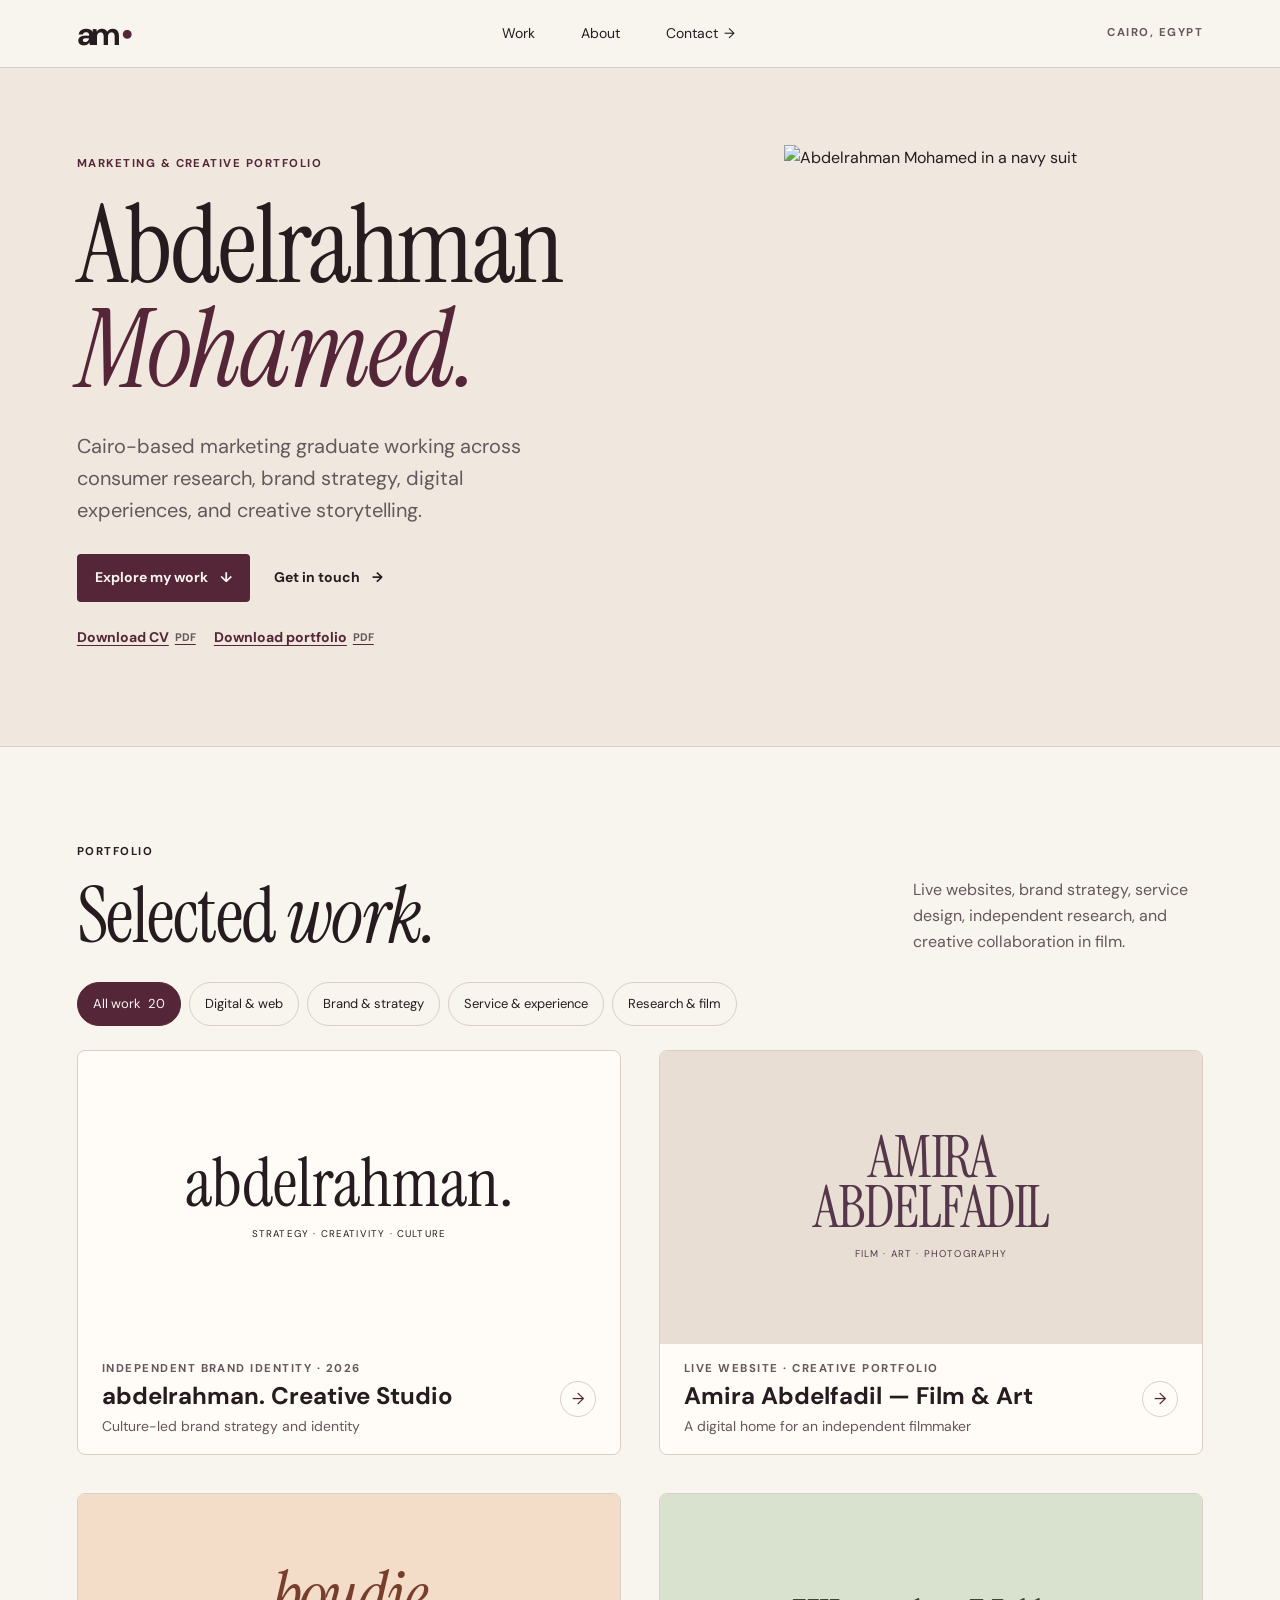
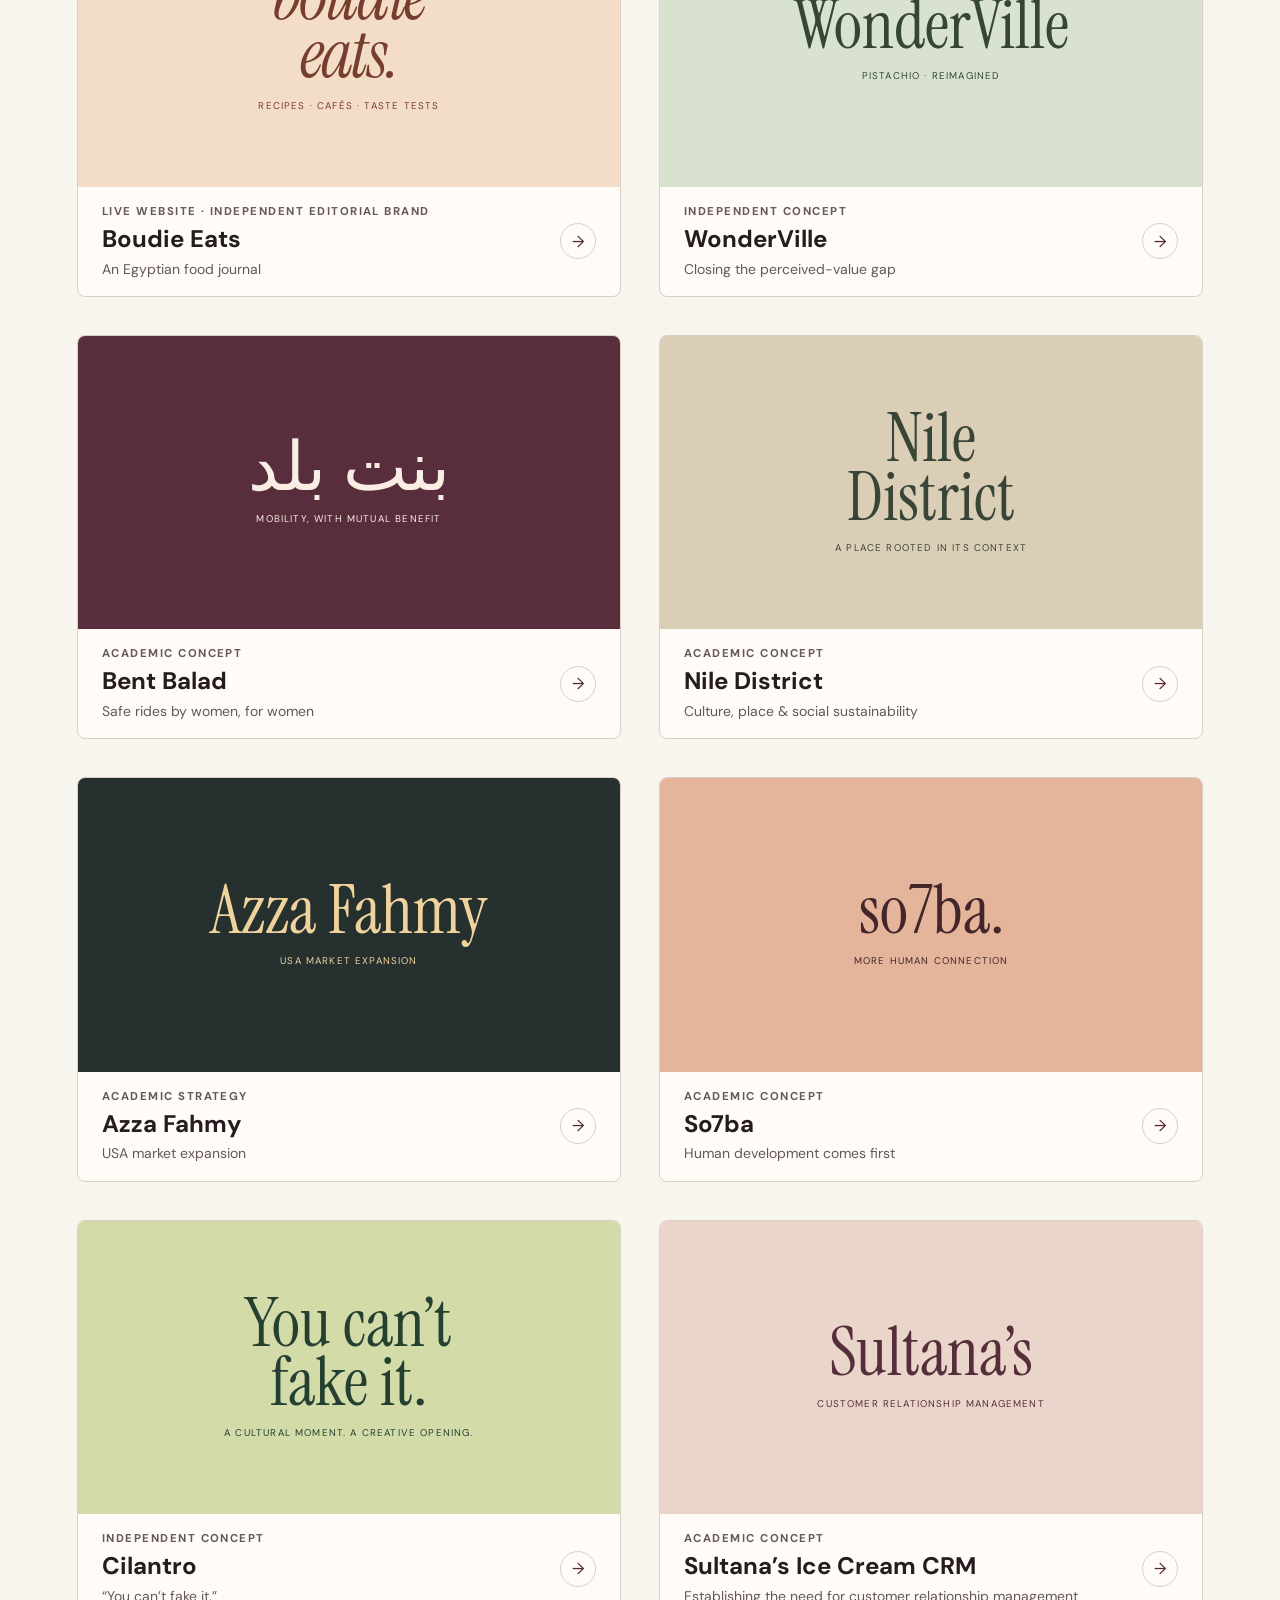
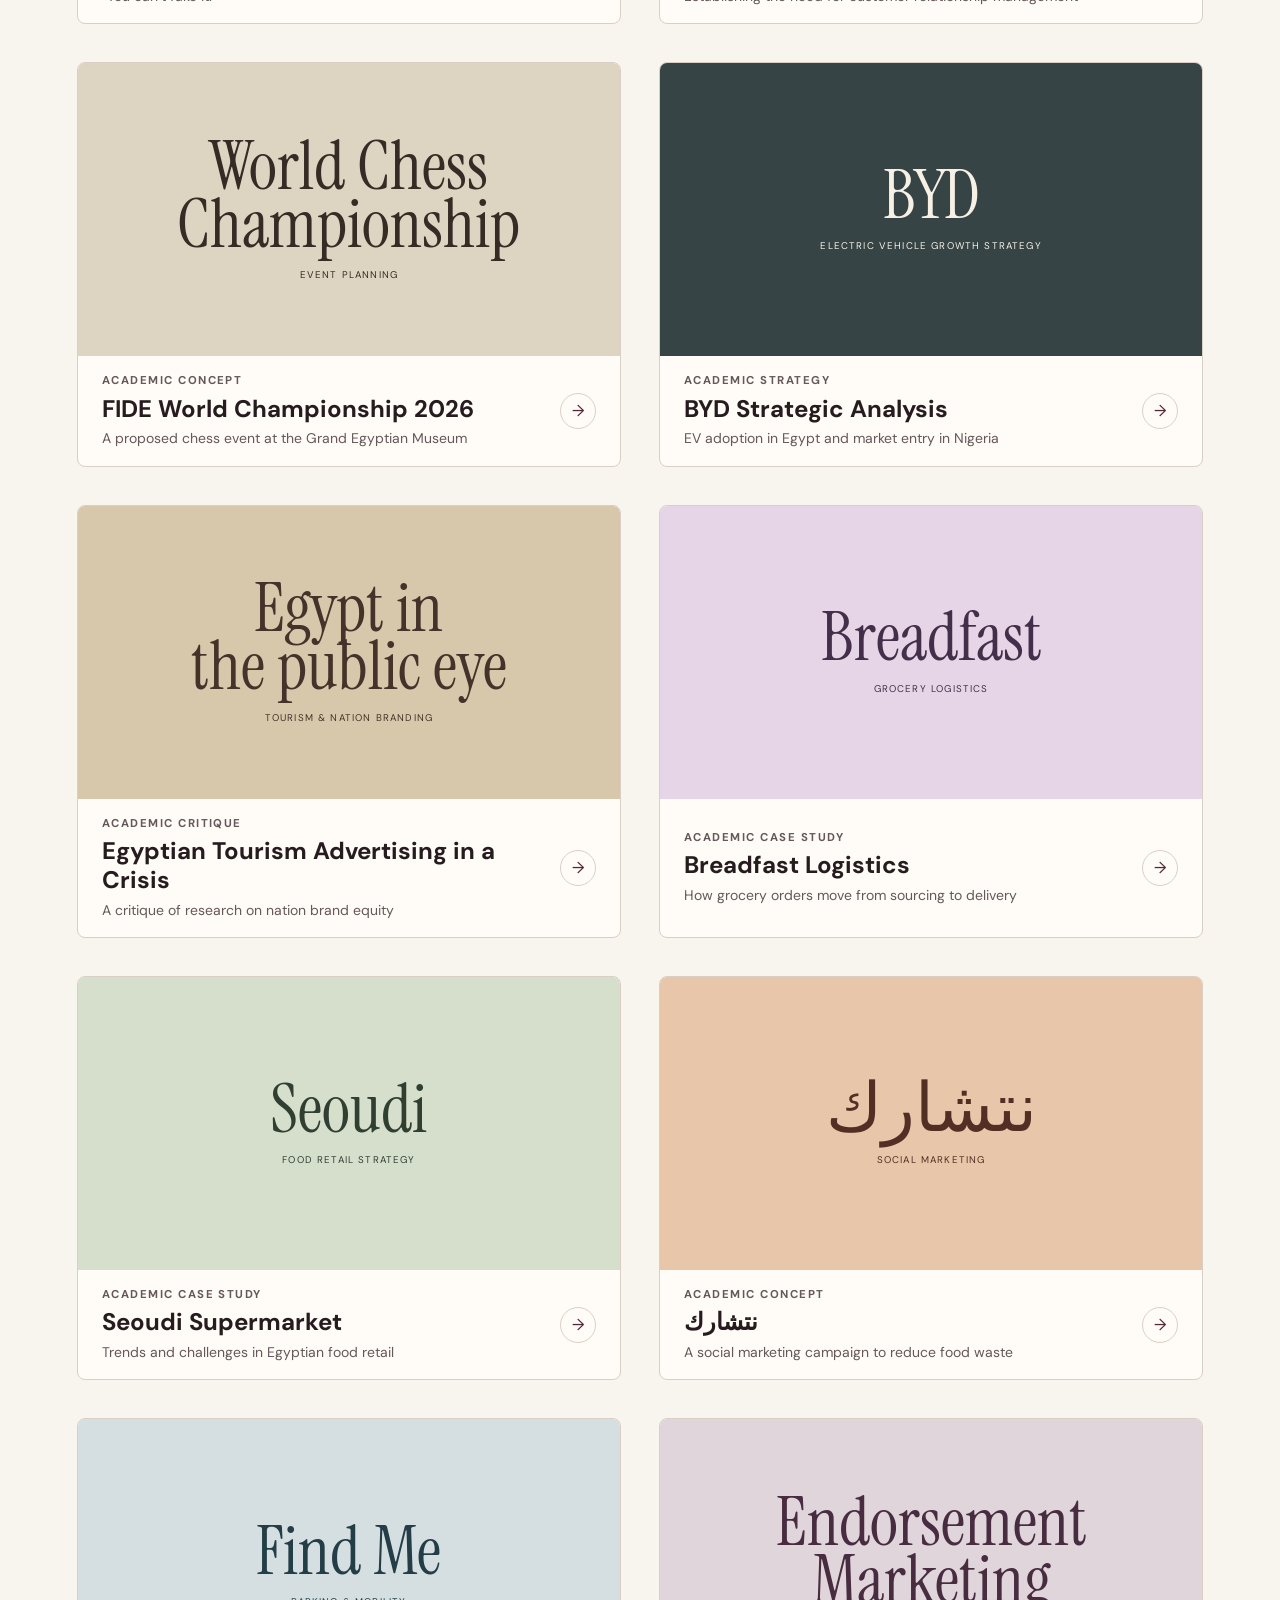
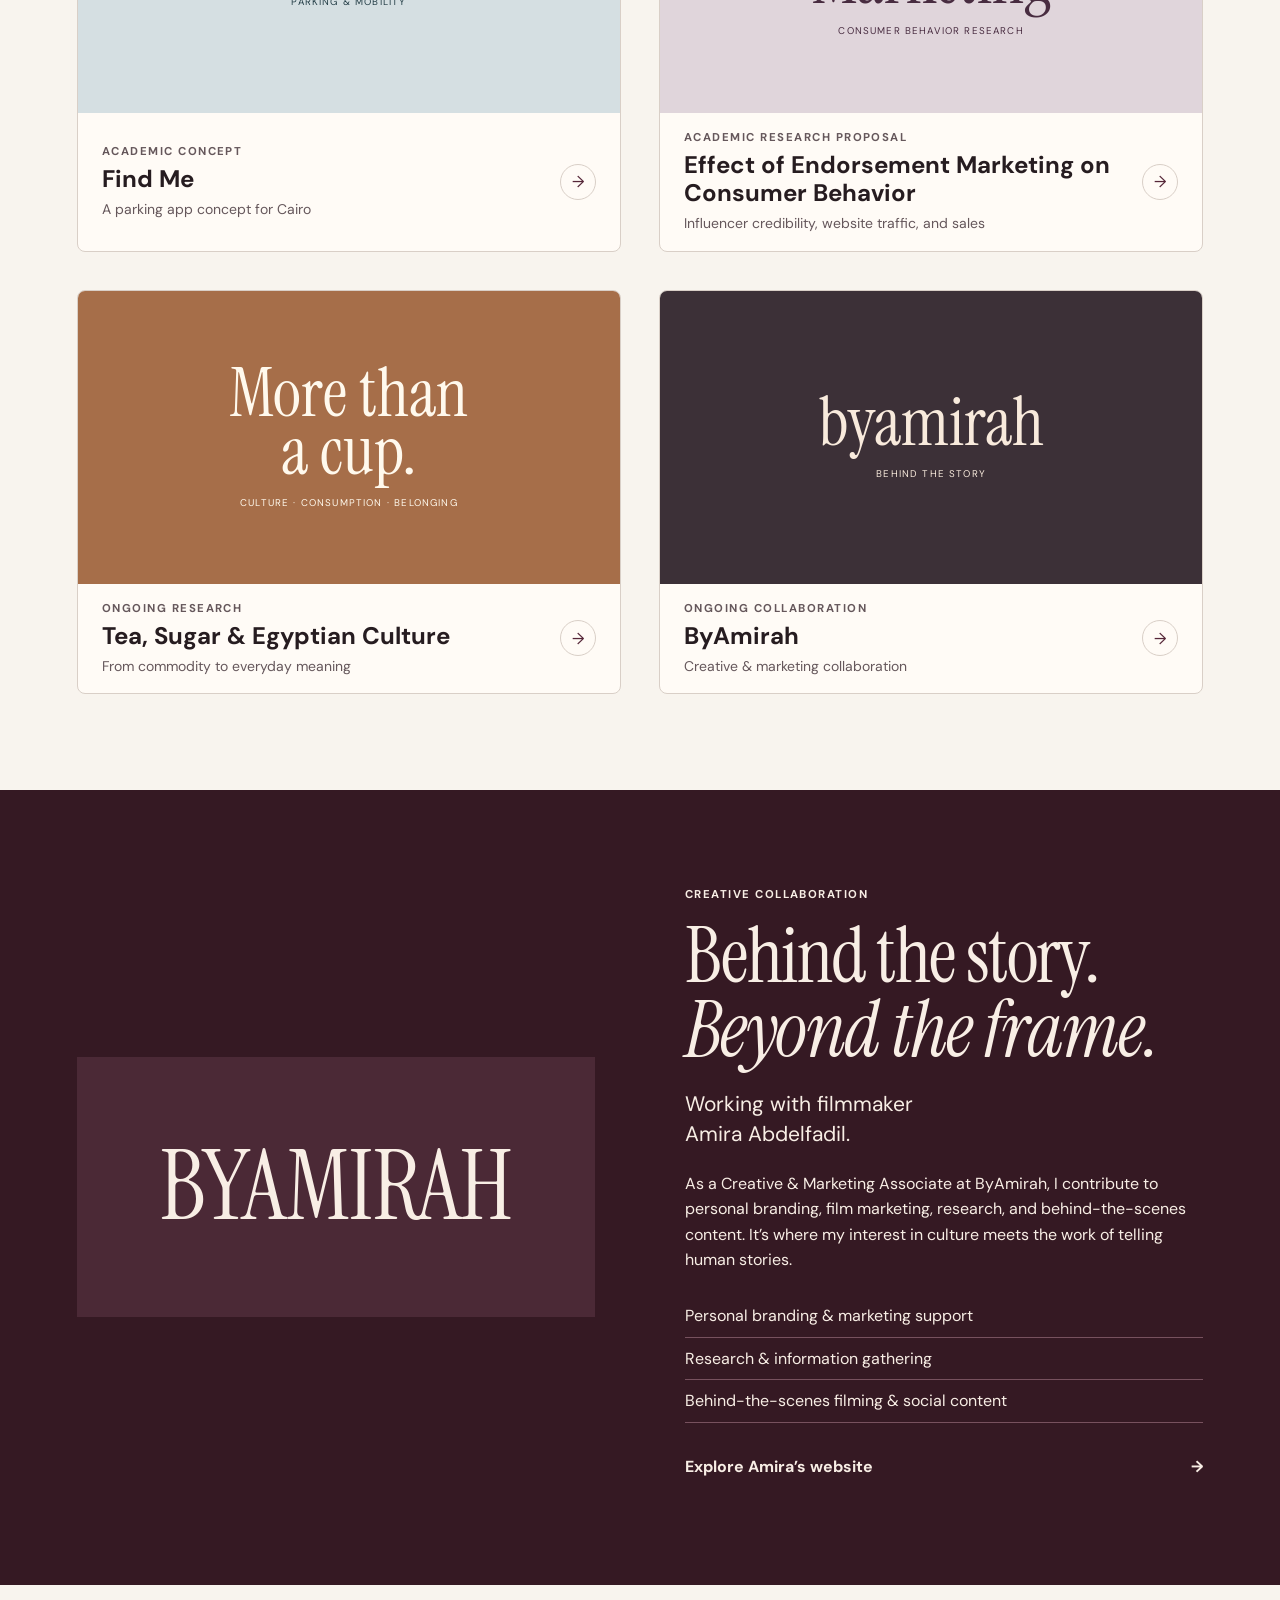
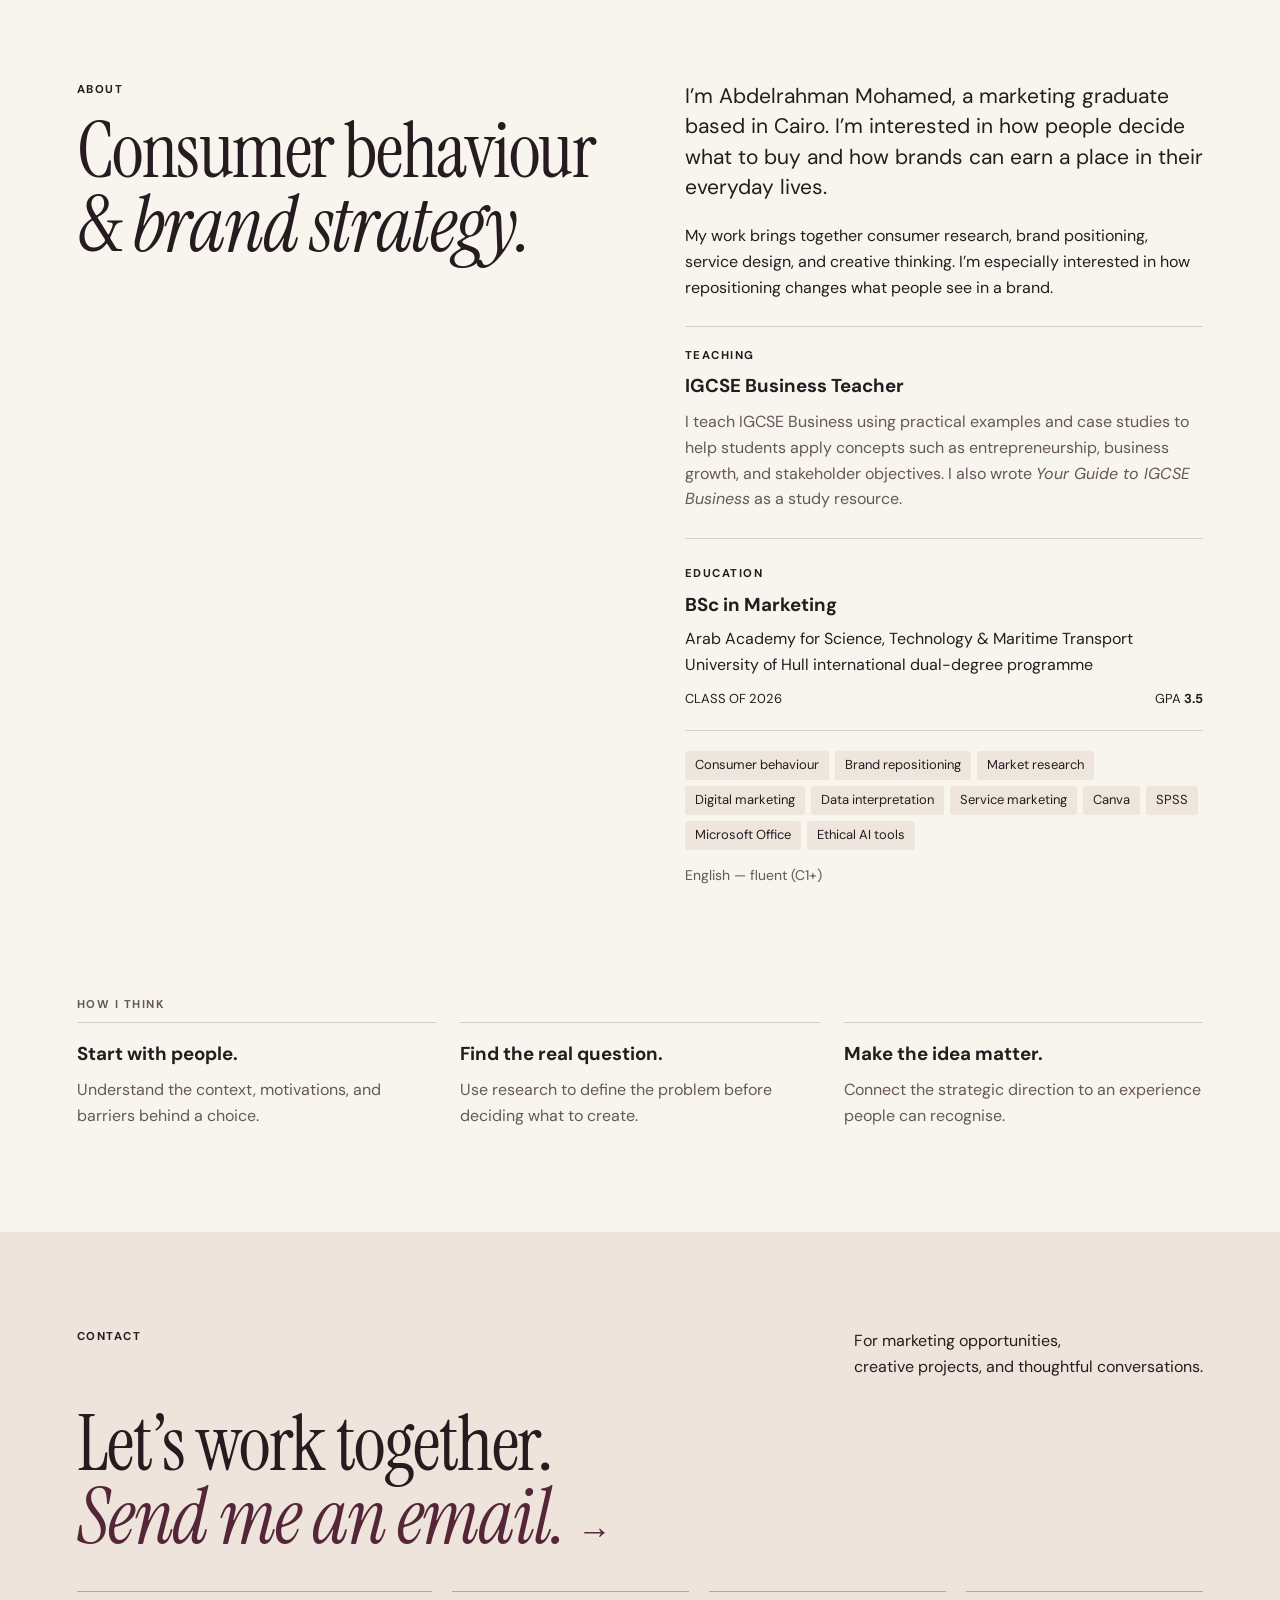
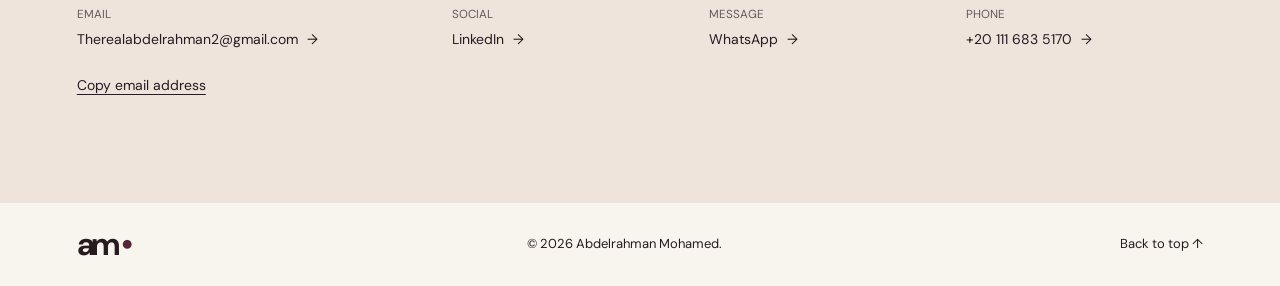
==== commit ba243612: "Feature Creative Studio project in portfolio gallery" ====
--- a/index.html
+++ b/index.html
@@ -1,5 +1,16 @@
 <!doctype html>
-<html lang="en"><head><link rel="canonical" href="https://abdelrahman-marketing-portfolio.pages.dev/"><meta charset="UTF-8"><meta name="google-site-verification" content="5fPeNnWHmfvirV12lRawzJK8_AHhaKxsQTbBEU7CrvM" /><meta name="viewport" content="width=device-width,initial-scale=1"><meta name="description" content="Abdelrahman Mohamed — Cairo-based marketing graduate exploring consumer insights, brand strategy and creative storytelling. Explore live website projects, brand strategy, academic case studies and creative collaborations."><meta name="theme-color" content="#35151e"><title>Abdelrahman Mohamed · Marketing & Creative Portfolio</title><link rel="stylesheet" href="portfolio.css"></head>
+<html lang="en"><head><link rel="canonical" href="https://abdelrahman-marketing-portfolio.pages.dev/"><meta charset="UTF-8"><meta name="google-site-verification" content="2HLxZzQsDQwwsQXFvWWnDcU8hvCXn8g1YYwDFppd1NE" /><meta name="google-site-verification" content="5fPeNnWHmfvirV12lRawzJK8_AHhaKxsQTbBEU7CrvM" /><meta name="viewport" content="width=device-width,initial-scale=1"><meta name="description" content="Abdelrahman Mohamed — Cairo-based marketing graduate exploring consumer insights, brand strategy and creative storytelling. Explore live website projects, brand strategy, academic case studies and creative collaborations."><meta name="theme-color" content="#35151e"><title>Abdelrahman Mohamed · Marketing & Creative Portfolio</title><link rel="stylesheet" href="portfolio.css">
+<meta name="google-site-verification" content="UqYcnMGHFlSYkGhJd6vQmsVjgQ5_BDQE5_gZZcKqy4s" />
+<meta property="og:type" content="profile">
+<meta property="og:title" content="Abdelrahman Mohamed · Marketing &amp; Creative Portfolio">
+<meta property="og:description" content="Abdelrahman Mohamed — Cairo-based marketing graduate exploring consumer insights, brand strategy and creative storytelling. Explore live website projects, brand strategy, academic case studies and creative collaborations.">
+<meta property="og:url" content="https://abdelrahman-marketing-portfolio.pages.dev/">
+<meta property="og:image" content="https://abdelrahman-marketing-portfolio.pages.dev/abdelrahman.webp">
+<meta property="og:image:alt" content="Portrait of Abdelrahman Mohamed">
+<meta name="twitter:card" content="summary_large_image">
+<script type="application/ld+json">{"@context": "https://schema.org", "@type": "ProfilePage", "url": "https://abdelrahman-marketing-portfolio.pages.dev/", "mainEntity": {"@type": "Person", "name": "Abdelrahman Mohamed", "url": "https://abdelrahman-marketing-portfolio.pages.dev/", "image": "https://abdelrahman-marketing-portfolio.pages.dev/abdelrahman.webp"}}</script>
+<script defer src="analytics.js" data-measurement-id="G-07ETV16K09"></script>
+</head>
 <body><a class="skip" href="#work">Skip to portfolio</a><header><a class="wordmark" href="#home" aria-label="Abdelrahman Mohamed home">am<span>•</span></a><nav aria-label="Main navigation"><a href="#work">Work</a><a href="#about">About</a><a href="#contact">Contact <span aria-hidden="true">→</span></a></nav><span class="location">CAIRO, EGYPT <i></i></span></header>
 <main>
 <section id="home" class="portrait-hero">
@@ -21,7 +32,7 @@
   </figure>
 </section>
 <section class="work section" id="work"><div class="section-heading"><p class="eyebrow">PORTFOLIO</p><h2>Selected <em>work.</em></h2><p>Live websites, brand strategy, service design, independent research, and creative collaboration in film.</p></div><div class="filters" role="group" aria-label="Filter projects"><button class="active" data-filter="all" aria-pressed="true">All work <span id="project-count"></span></button><button data-filter="digital" aria-pressed="false">Digital & web</button><button data-filter="strategy" aria-pressed="false">Brand & strategy</button><button data-filter="experience" aria-pressed="false">Service & experience</button><button data-filter="research" aria-pressed="false">Research & film</button></div><p class="sr-only" id="filter-status" aria-live="polite"></p><div id="projects" class="projects"></div></section>
-<section class="collaboration section" id="amira"><div class="collab-art" aria-hidden="true"><div class="frame"><span>BYAMIRAH</span><i></i><small>STORIES WORTH<br>LOOKING CLOSER AT.</small></div><span class="film-label">RESEARCH / CREATIVE / BEHIND THE SCENES</span></div><div class="collab-copy"><p class="eyebrow">CREATIVE COLLABORATION</p><h2>Behind the story.<br><em>Beyond the frame.</em></h2><p class="large">Working with filmmaker<br>Amira Abdelfadil.</p><p>As a Creative & Marketing Associate at ByAmirah, I contribute to personal branding, film marketing, research, and behind-the-scenes content. It’s where my interest in culture meets the work of telling human stories.</p><ul><li>Personal branding & marketing support</li><li>Research & information gathering</li><li>Behind-the-scenes filming & social content</li></ul><a class="text-link" href="https://amira-portfolio-ds4.pages.dev/" target="_blank" rel="noopener">Explore Amira’s website <span>→</span></a></div></section>
+<section class="collaboration section" id="amira"><div class="collab-art" aria-hidden="true"><div class="frame"><span>BYAMIRAH</span><i></i><small>STORIES WORTH<br>LOOKING CLOSER AT.</small></div><span class="film-label">RESEARCH / CREATIVE / BEHIND THE SCENES</span></div><div class="collab-copy"><p class="eyebrow">CREATIVE COLLABORATION</p><h2>Behind the story.<br><em>Beyond the frame.</em></h2><p class="large">Working with filmmaker<br>Amira Abdelfadil.</p><p>As a Creative & Marketing Associate at ByAmirah, I contribute to personal branding, film marketing, research, and behind-the-scenes content. It’s where my interest in culture meets the work of telling human stories.</p><ul><li>Personal branding & marketing support</li><li>Research & information gathering</li><li>Behind-the-scenes filming & social content</li></ul><a class="text-link" href="https://amiraabdelfadil.pages.dev/" target="_blank" rel="noopener">Explore Amira’s website <span>→</span></a></div></section>
 <section class="about section" id="about"><div><p class="eyebrow">ABOUT</p><h2>Consumer behaviour<br>& <em>brand strategy.</em></h2></div><div class="about-body"><p class="large">I’m Abdelrahman Mohamed, a marketing graduate based in Cairo. I’m interested in how people decide what to buy and how brands can earn a place in their everyday lives.</p><p>My work brings together consumer research, brand positioning, service design, and creative thinking. I’m especially interested in how repositioning changes what people see in a brand.</p><div class="teaching">
   <p class="eyebrow">TEACHING</p>
   <h3>IGCSE Business Teacher</h3>
@@ -31,6 +42,25 @@
 <section class="approach section"><p class="eyebrow">HOW I THINK</p><div class="approach-grid"><article><span>01</span><h3>Start with people.</h3><p>Understand the context, motivations, and barriers behind a choice.</p></article><article><span>02</span><h3>Find the real question.</h3><p>Use research to define the problem before deciding what to create.</p></article><article><span>03</span><h3>Make the idea matter.</h3><p>Connect the strategic direction to an experience people can recognise.</p></article></div></section>
 <section id="contact" class="contact section"><div class="contact-top"><p class="eyebrow">CONTACT</p><p>For marketing opportunities,<br>creative projects, and thoughtful conversations.</p></div><h2>Let’s work together.<br><a href="mailto:Therealabdelrahman2@gmail.com"><em>Send me an email.</em> <span aria-hidden="true">→</span></a></h2><div class="contact-links"><a href="mailto:Therealabdelrahman2@gmail.com"><small>EMAIL</small>Therealabdelrahman2@gmail.com <span>→</span></a><a href="https://www.linkedin.com/in/theabdelrahmanmohamed" target="_blank" rel="noopener"><small>SOCIAL</small>LinkedIn <span>→</span></a><a href="https://wa.me/201116835170" target="_blank" rel="noopener"><small>MESSAGE</small>WhatsApp <span>→</span></a><a href="tel:+201116835170"><small>PHONE</small>+20 111 683 5170 <span>→</span></a></div><button class="copy-button" id="copy-email">Copy email address</button><span id="copy-status" aria-live="polite"></span></section>
 </main><footer><a class="wordmark" href="#home">am<span>•</span></a><p>© 2026 Abdelrahman Mohamed.</p><a href="#home">Back to top ↑</a></footer><dialog id="project-dialog" aria-labelledby="dialog-title"><button class="close-dialog" autofocus aria-label="Close project details">✕</button><div id="dialog-content"></div></dialog><script>const projects = [
+{
+  title:'abdelrahman. Creative Studio',
+  subtitle:'Culture-led brand strategy and identity',
+  kind:'Independent brand identity · 2026',
+  cat:'strategy',
+  art:'creative-studio',
+  mark:'abdelrahman.',
+  strap:'STRATEGY · CREATIVITY · CULTURE',
+  intro:'Developed a self-initiated studio identity at the intersection of creative direction, culturally informed branding, and research-led marketing.',
+  question:'How can a personal creative studio demonstrate artistic experimentation and analytical credibility within one coherent identity?',
+  work:[
+    'Defined the studio positioning and its emphasis on culturally relevant, strategically grounded branding.',
+    'Explored bilingual Arabic and Latin lettering, editorial typography, pale neutral palettes, and geometric patterning.',
+    'Mapped a creative offer spanning brand strategy, identity, campaigns, marketing content, service branding, and research.'
+  ],
+  scope:'Self-initiated studio identity and 16-page brand-guidelines presentation; not a claim of client engagements or measured business outcomes.',
+  url:'creative-studio.html',
+  linkLabel:'Explore the Creative Studio case study'
+},
 {
   title:'Amira Abdelfadil — Film & Art',
   subtitle:'A digital home for an independent filmmaker',
@@ -47,7 +77,7 @@
     'Organised film pages and image galleries with clear navigation, accessible content, and search-friendly metadata.'
   ],
   scope:'Live website and portfolio presentation. Film, photography, and other creative authorship remain with Amira and her credited collaborators.',
-  url:'https://amira-portfolio-ds4.pages.dev/',
+  url:'https://amiraabdelfadil.pages.dev/',
   linkLabel:'Explore Amira’s website'
 },
 {
@@ -226,7 +256,7 @@
   "scope": "Literature review and proposed methodology. The paper reports no original campaign results."
 },
 {title:'Tea, Sugar & Egyptian Culture',subtitle:'From commodity to everyday meaning',kind:'Ongoing research',cat:'research',art:'tea',mark:'More than<br>a cup.',strap:'CULTURE · CONSUMPTION · BELONGING',intro:'Independent secondary research exploring Egyptians’ relationship with tea and sugar.',question:'How do historical context, social class, hospitality, and economic pressures shape everyday consumption?',work:['Exploring tea’s transition from a colonial commodity to a culturally meaningful beverage.','Investigating consumption, sugar use, and social-class differences through existing sources.','Considering resistance, inflation, and demand elasticity as research questions.'],scope:'Ongoing independent research. These are areas of investigation, not established findings.'},
-{title:'ByAmirah',subtitle:'Creative & marketing collaboration',kind:'Ongoing collaboration',cat:'research',art:'amira',mark:'byamirah',strap:'BEHIND THE STORY',intro:'Creative and marketing work with short-film director Amira Abdelfadil.',question:'How can research, personal branding, and behind-the-scenes storytelling support a filmmaker’s work?',work:['Personal branding and film marketing support.','Research and information gathering.','Behind-the-scenes filming and social content.'],scope:'My contribution is creative, marketing, and research support. Film direction and authorship belong to Amira and her credited collaborators.',url:'https://amira-portfolio-ds4.pages.dev/'}
+{title:'ByAmirah',subtitle:'Creative & marketing collaboration',kind:'Ongoing collaboration',cat:'research',art:'amira',mark:'byamirah',strap:'BEHIND THE STORY',intro:'Creative and marketing work with short-film director Amira Abdelfadil.',question:'How can research, personal branding, and behind-the-scenes storytelling support a filmmaker’s work?',work:['Personal branding and film marketing support.','Research and information gathering.','Behind-the-scenes filming and social content.'],scope:'My contribution is creative, marketing, and research support. Film direction and authorship belong to Amira and her credited collaborators.',url:'https://amiraabdelfadil.pages.dev/'}
 ];
 const container=document.querySelector('#projects');
 document.querySelector('#project-count').textContent = projects.length;
--- a/portfolio.css
+++ b/portfolio.css
@@ -173,3 +173,11 @@
 .find-me { background: #d5dfe2; color: #243e47; }
 .food-share .big { font-family: Georgia, serif; }
 .endorsement { background: #e0d5db; color: #482c40; }
+
+.analytics-settings { display: block; margin: 1rem auto; }
+.analytics-dialog { max-width: min(32rem, 90vw); padding: 1.5rem; color: #2d2023; background: #f8f4ec; border: 1px solid #67485a; border-radius: .6rem; }
+.analytics-dialog[open]:not(:modal) { position: fixed; inset: auto 1rem 1rem; z-index: 1000; margin: 0 auto; }
+.analytics-dialog::backdrop { background: rgb(0 0 0 / 45%); }
+.analytics-dialog p { margin: .75rem 0; }
+.analytics-actions { display: flex; flex-wrap: wrap; gap: .5rem; margin-top: 1rem; }
+.analytics-actions button, .analytics-settings { padding: .45rem .75rem; font: inherit; color: #2d2023; background: #f8f4ec; border: 1px solid #67485a; border-radius: .25rem; cursor: pointer; }
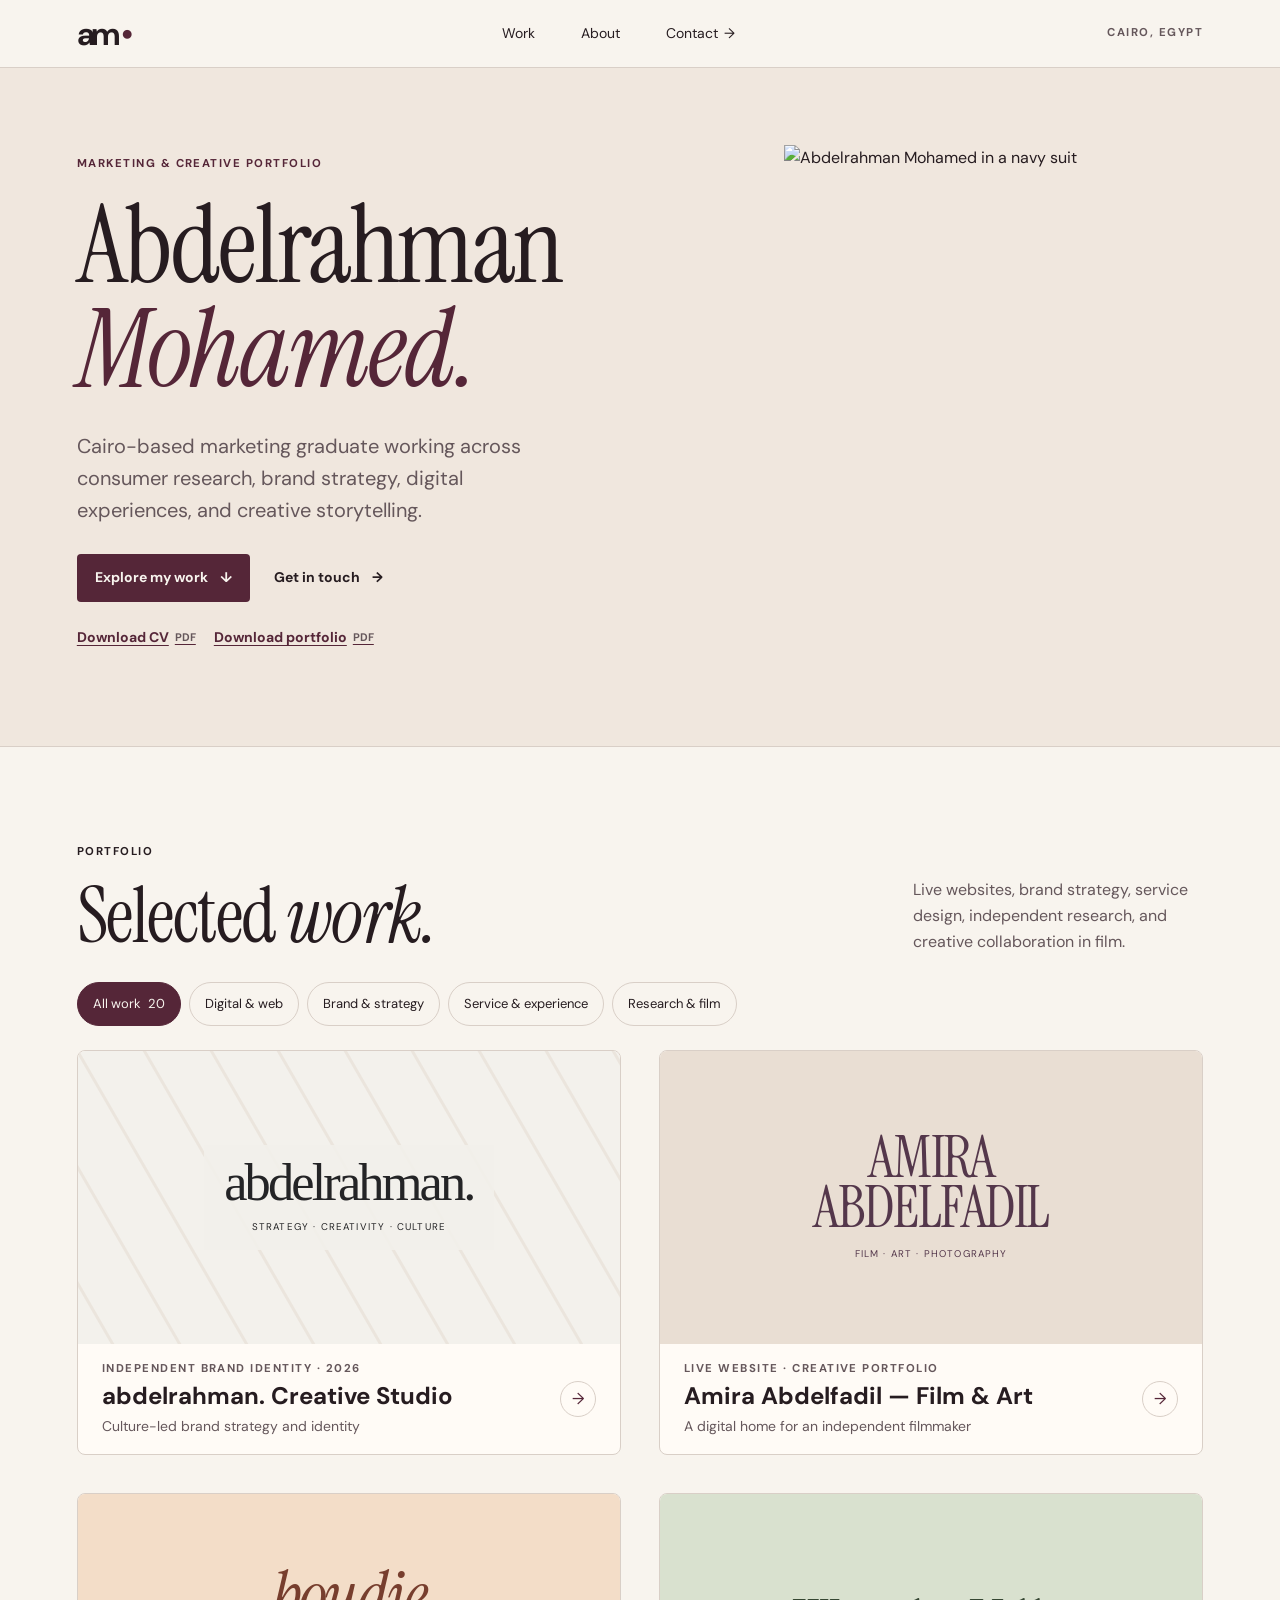
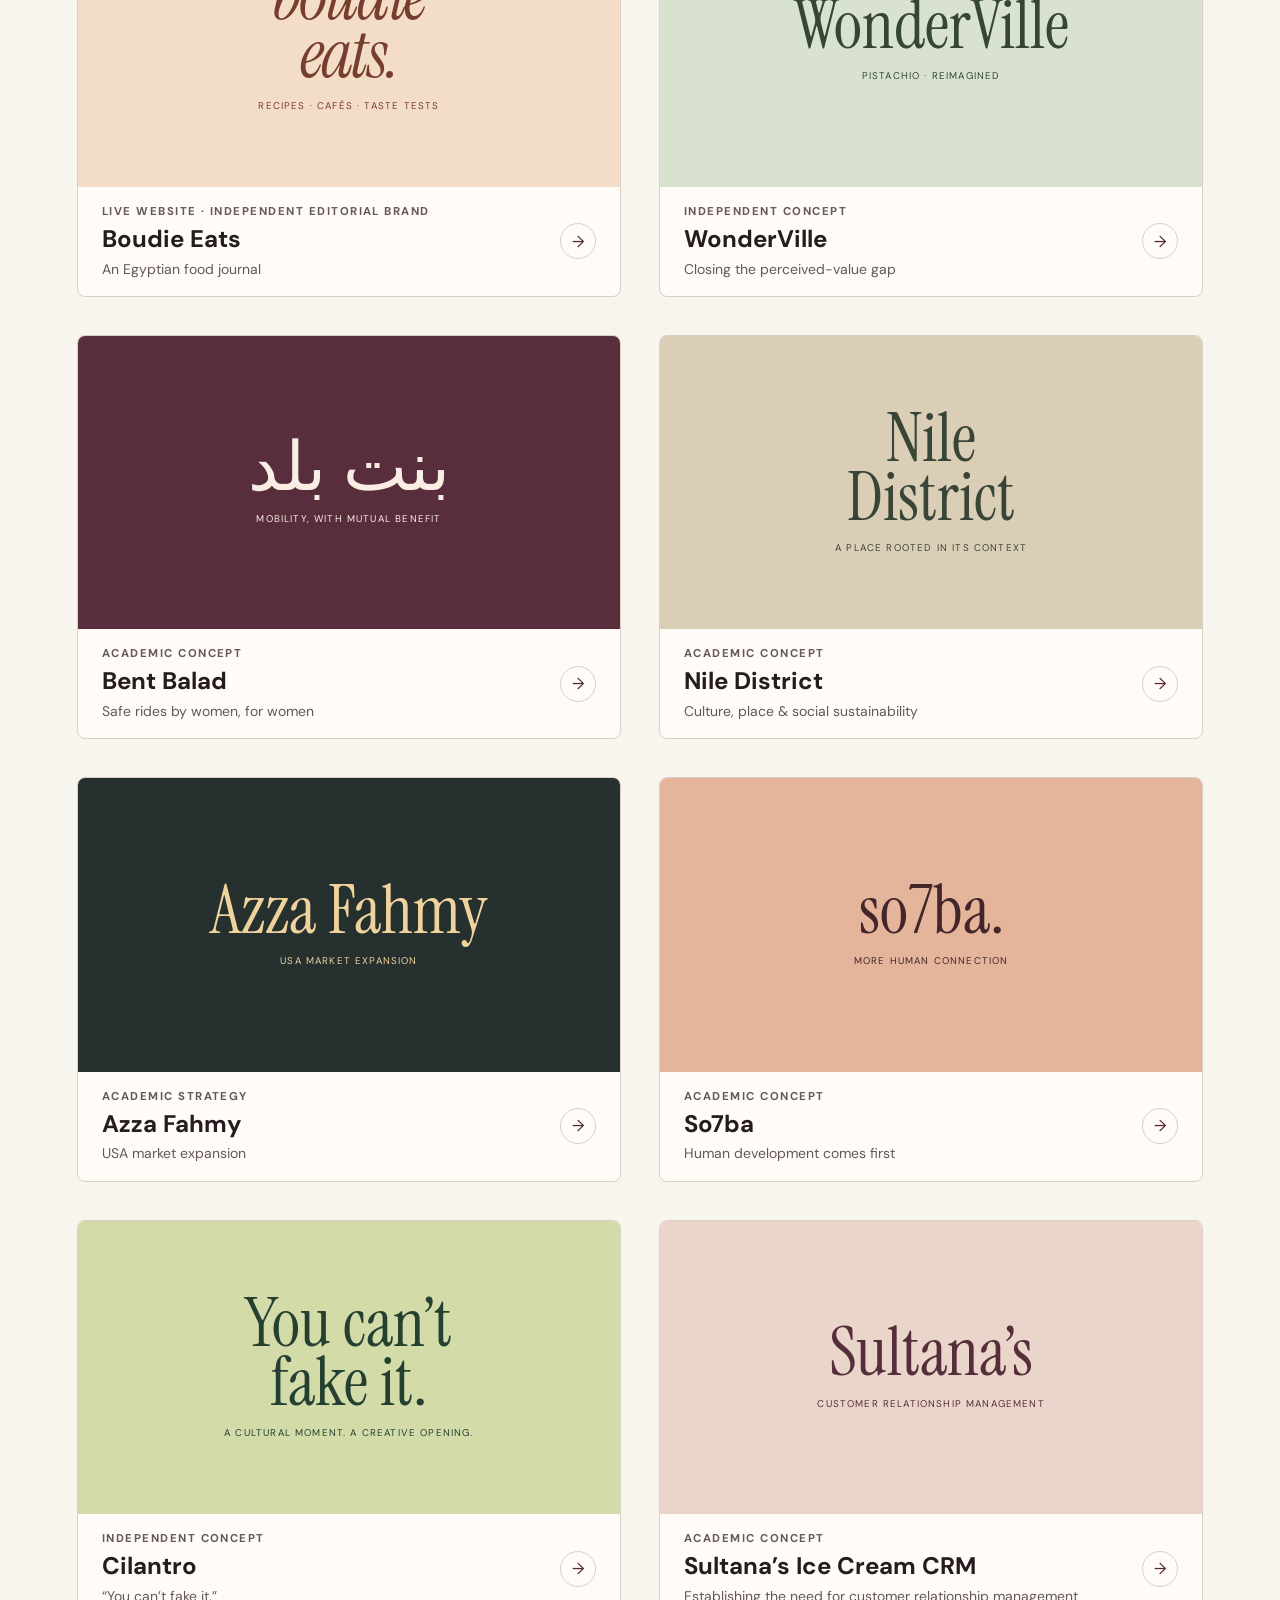
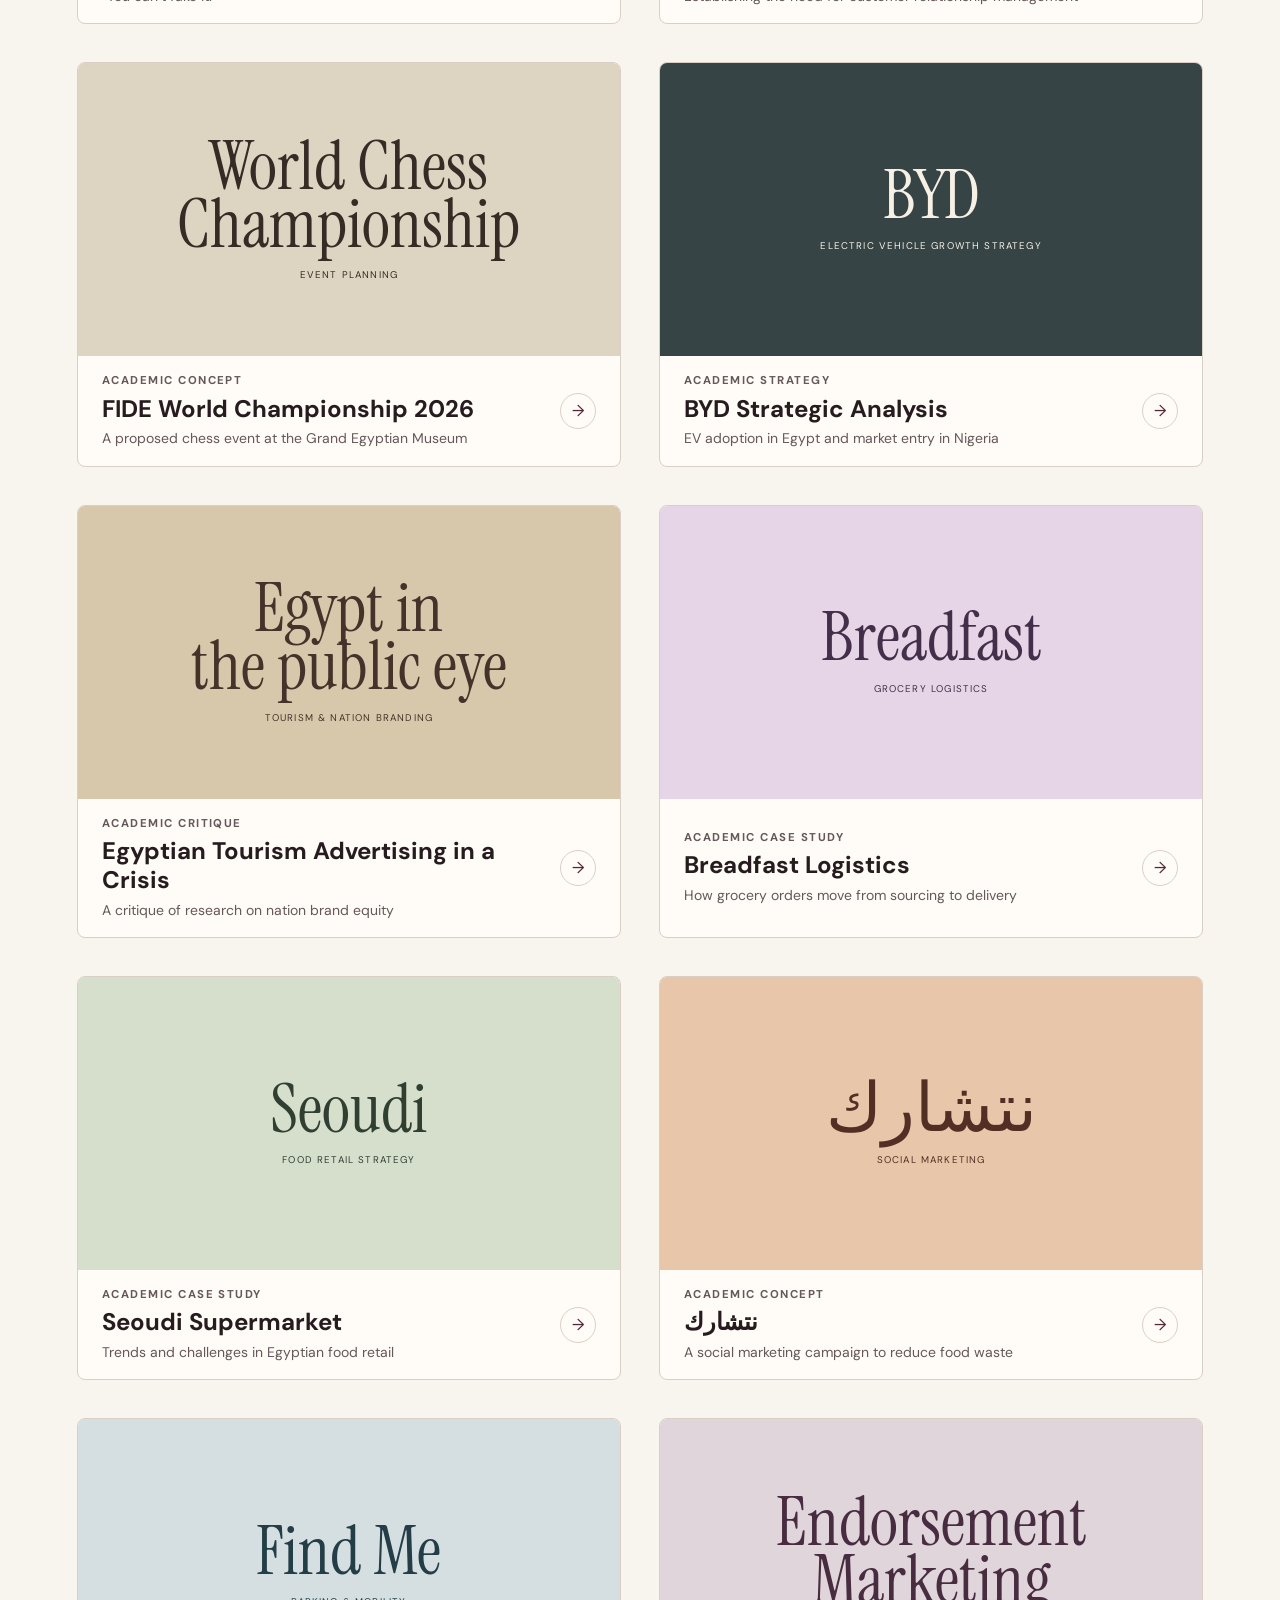
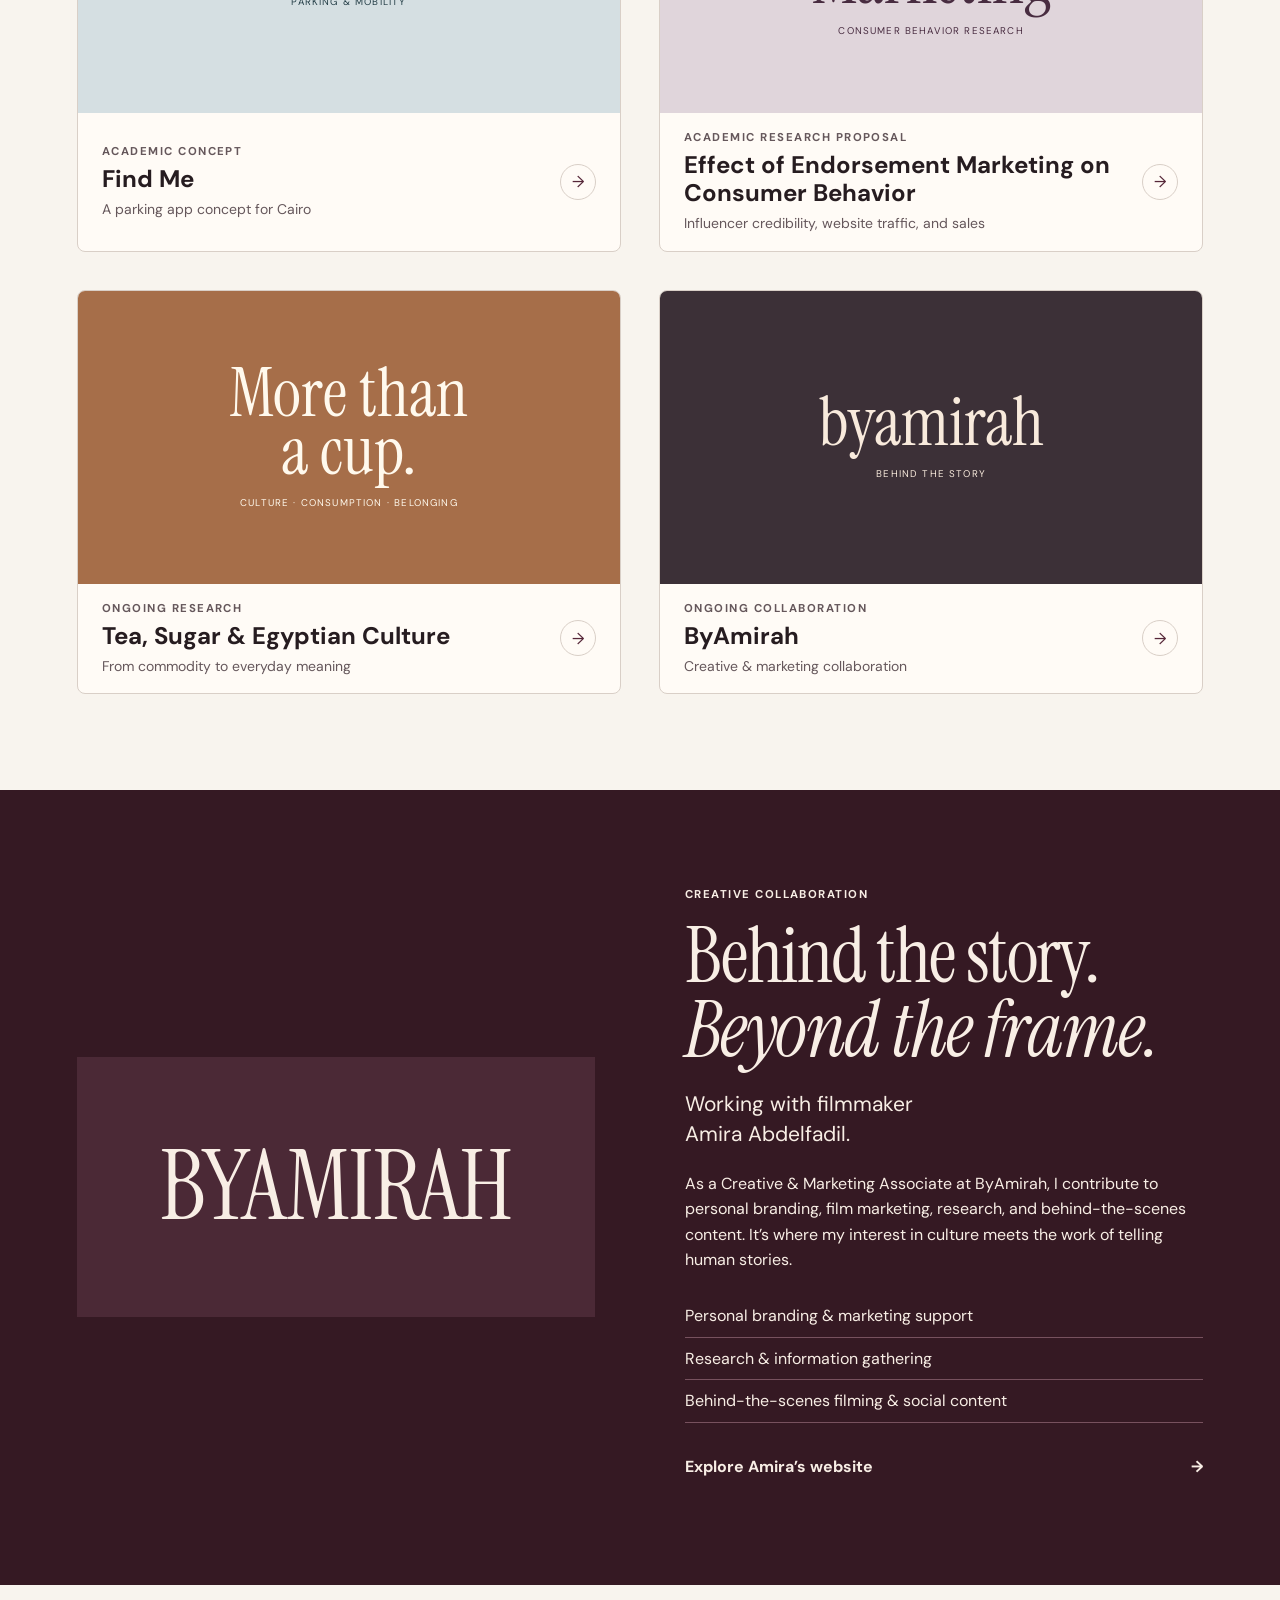
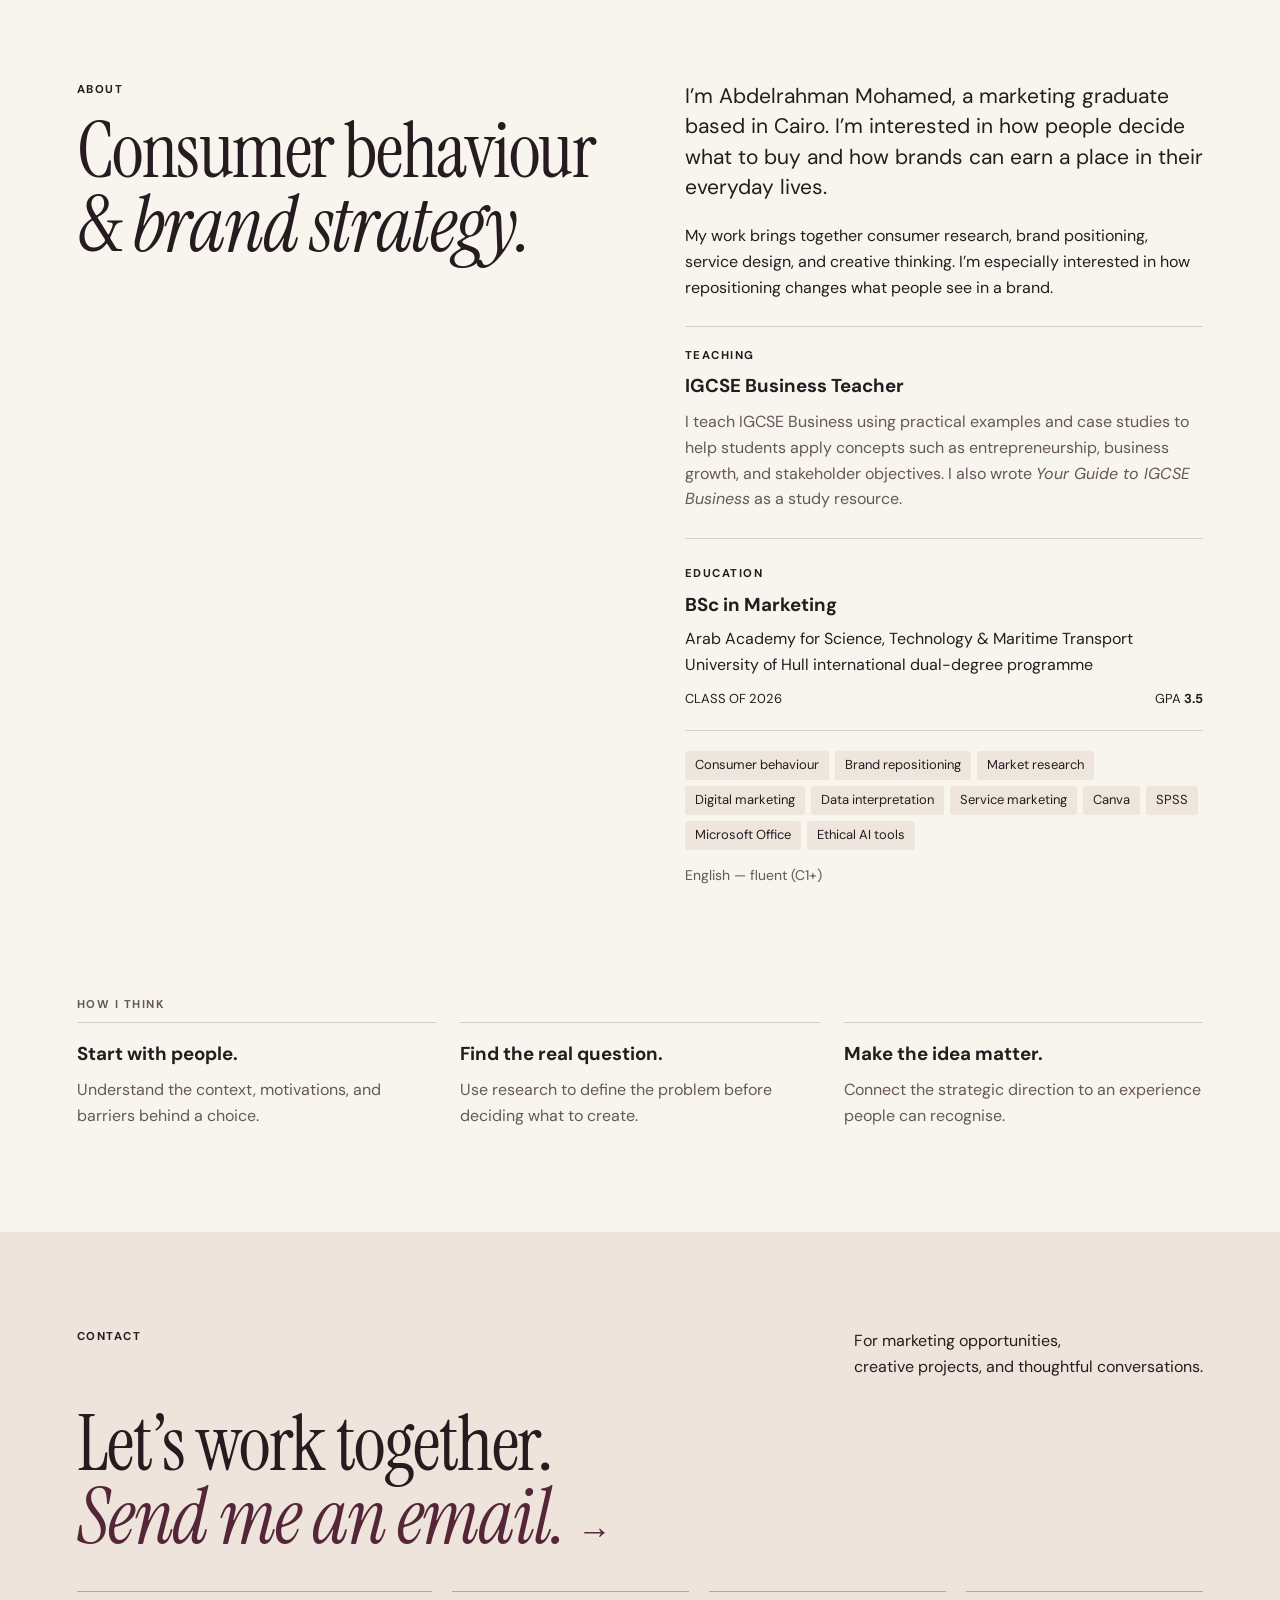
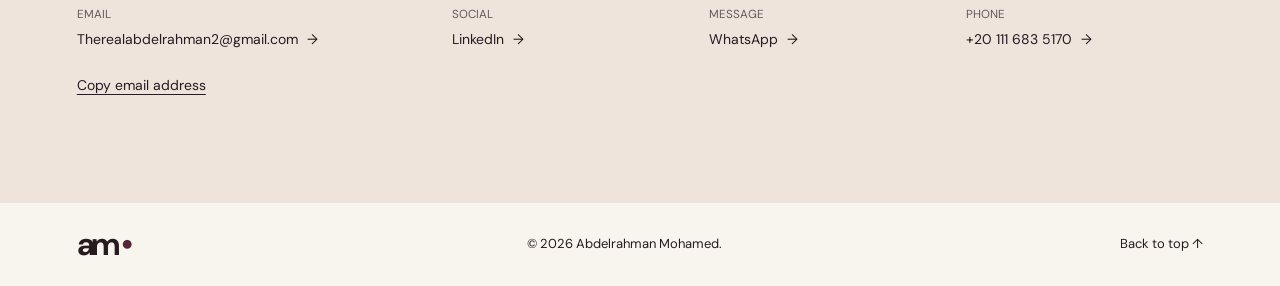
==== commit e59b1e84: "Remove Creative Studio case-study explore link" ====
--- a/index.html
+++ b/index.html
@@ -57,9 +57,7 @@
     'Explored bilingual Arabic and Latin lettering, editorial typography, pale neutral palettes, and geometric patterning.',
     'Mapped a creative offer spanning brand strategy, identity, campaigns, marketing content, service branding, and research.'
   ],
-  scope:'Self-initiated studio identity and 16-page brand-guidelines presentation; not a claim of client engagements or measured business outcomes.',
-  url:'creative-studio.html',
-  linkLabel:'Explore the Creative Studio case study'
+  scope:'Self-initiated studio identity and 16-page brand-guidelines presentation; not a claim of client engagements or measured business outcomes.'
 },
 {
   title:'Amira Abdelfadil — Film & Art',
--- a/portfolio.css
+++ b/portfolio.css
@@ -181,3 +181,8 @@
 .analytics-dialog p { margin: .75rem 0; }
 .analytics-actions { display: flex; flex-wrap: wrap; gap: .5rem; margin-top: 1rem; }
 .analytics-actions button, .analytics-settings { padding: .45rem .75rem; font: inherit; color: #2d2023; background: #f8f4ec; border: 1px solid #67485a; border-radius: .25rem; cursor: pointer; }
+
+/* abdelrahman. Creative Studio identity project */
+.creative-studio { color:#242426; background-color:#f3f1ec; background-image:repeating-linear-gradient(60deg,transparent 0 28px,#ebe5dd 29px 31px,transparent 32px 58px); }
+.creative-studio .visual {background:#f3f1ecde;padding:15px 20px;max-width:100%;}
+.creative-studio .big {font-family:Georgia,Times,serif;font-weight:400;letter-spacing:-.055em;overflow-wrap:anywhere;font-size:clamp(31px,4.1vw,62px);}
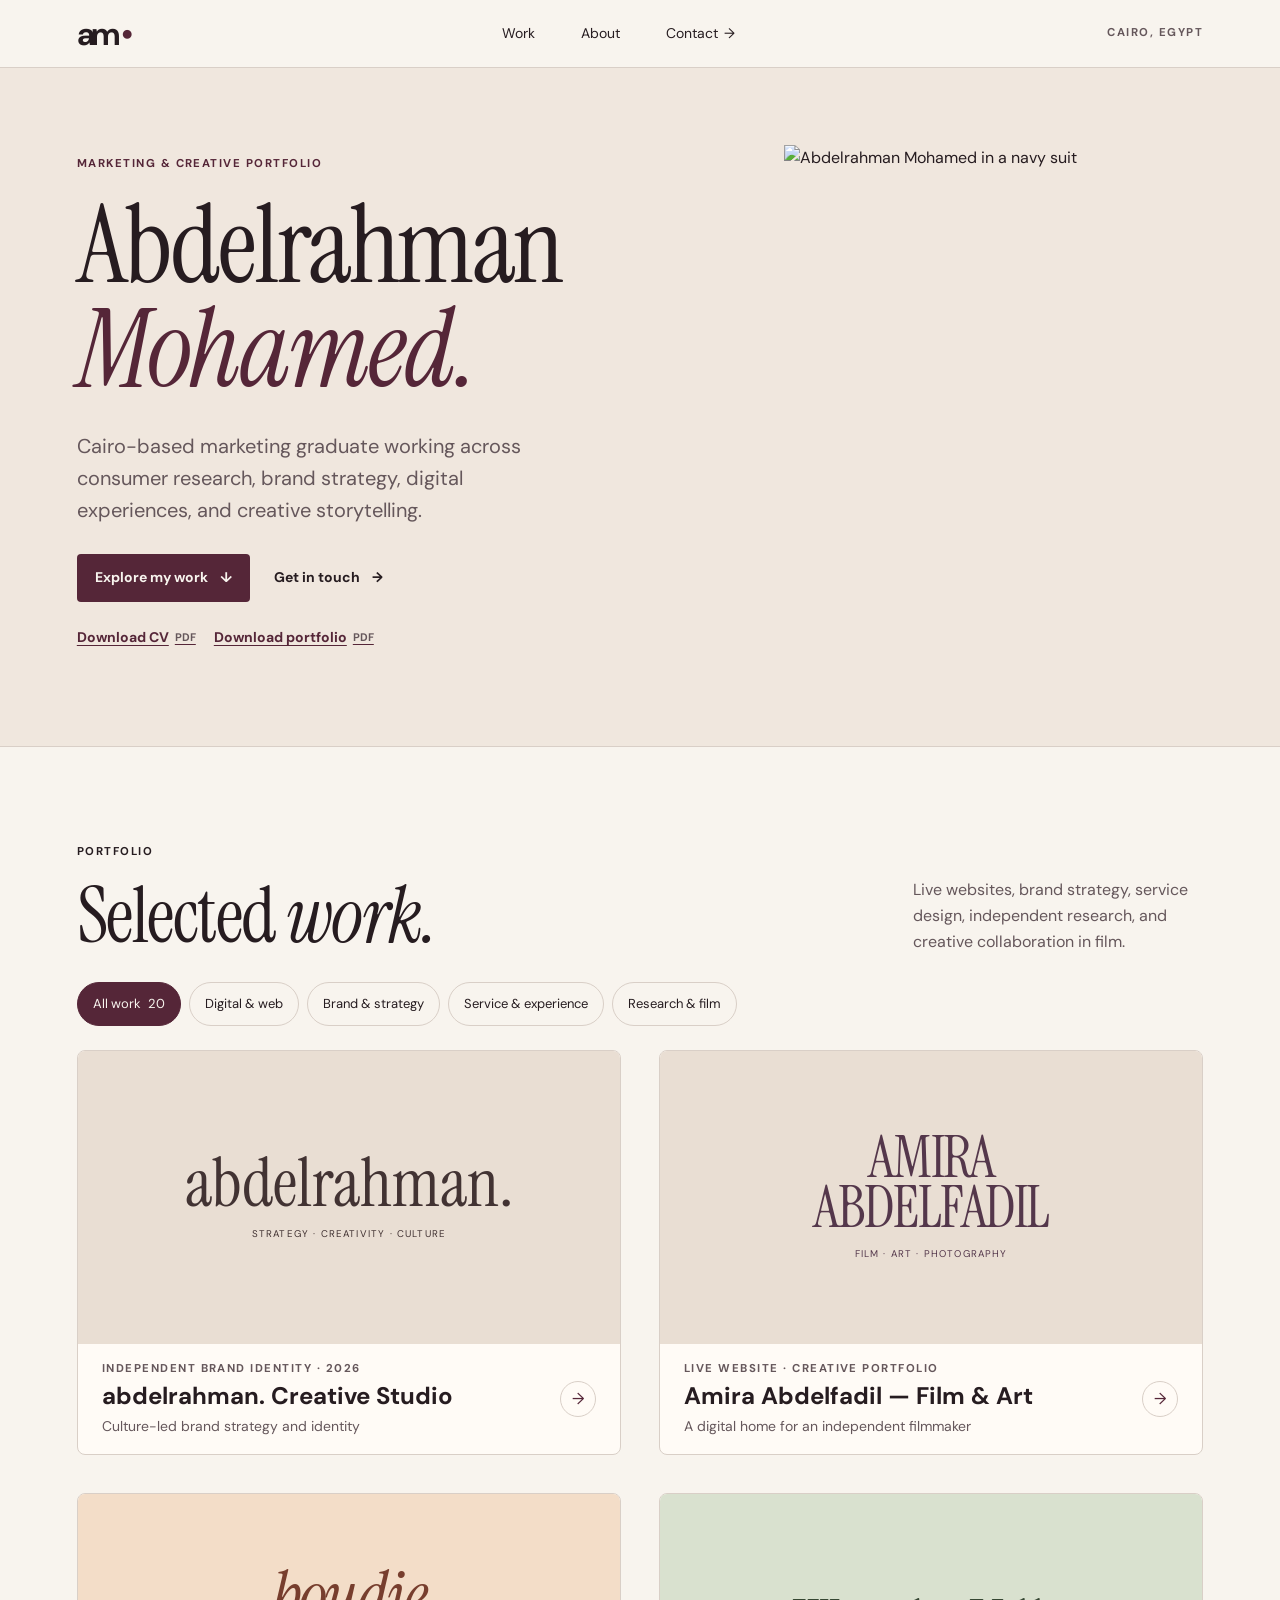
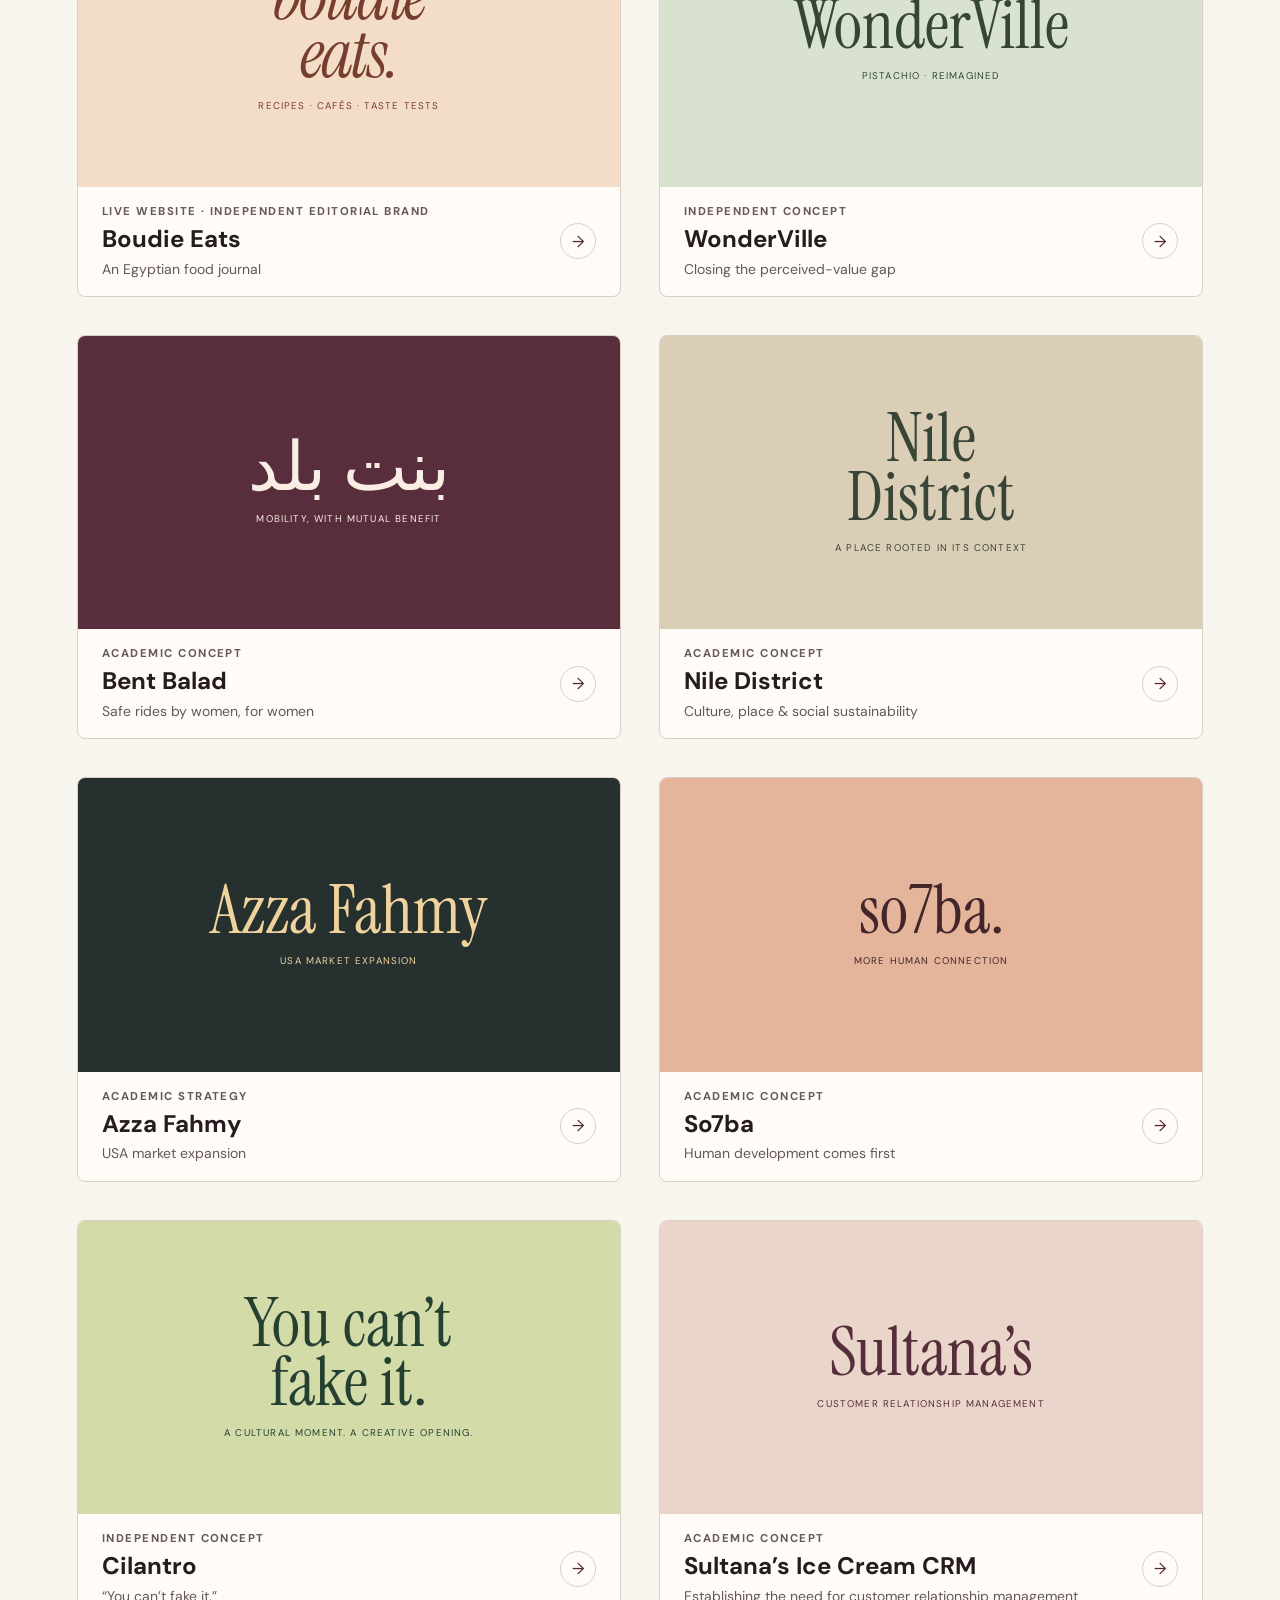
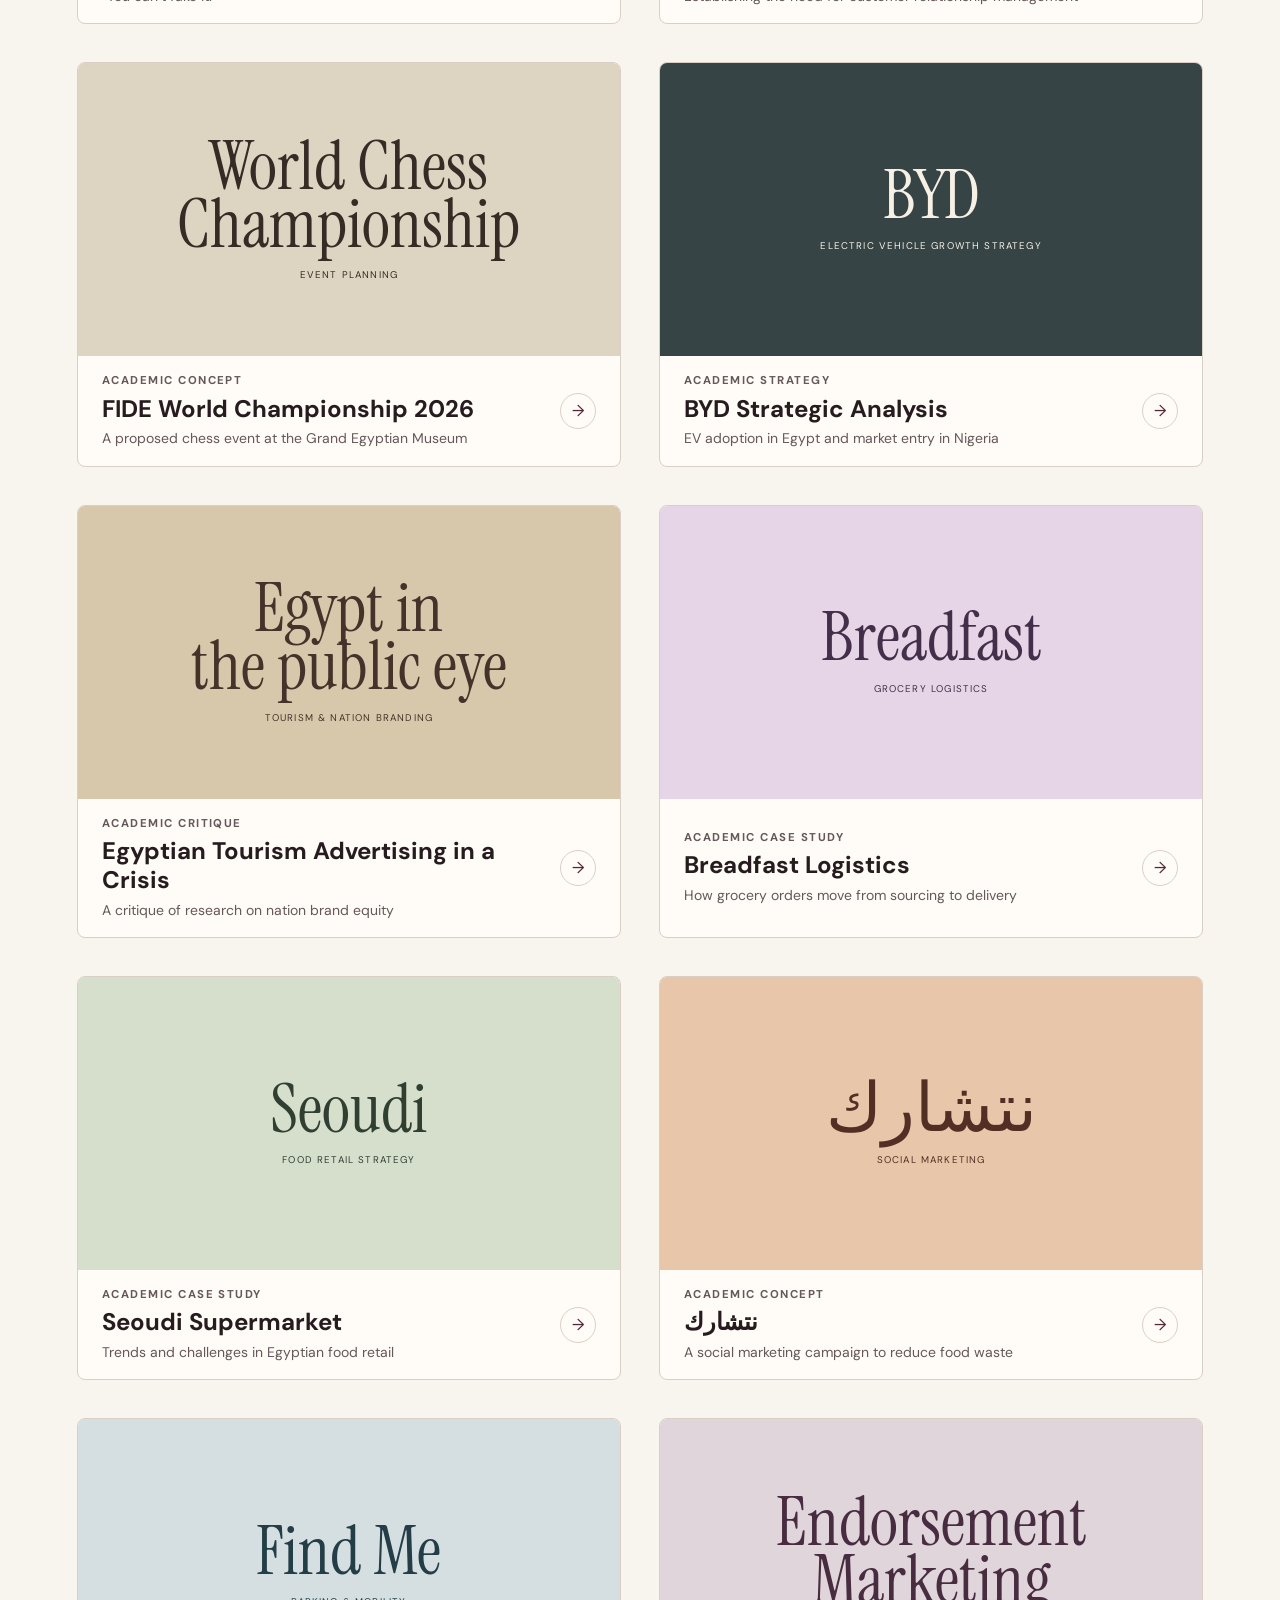
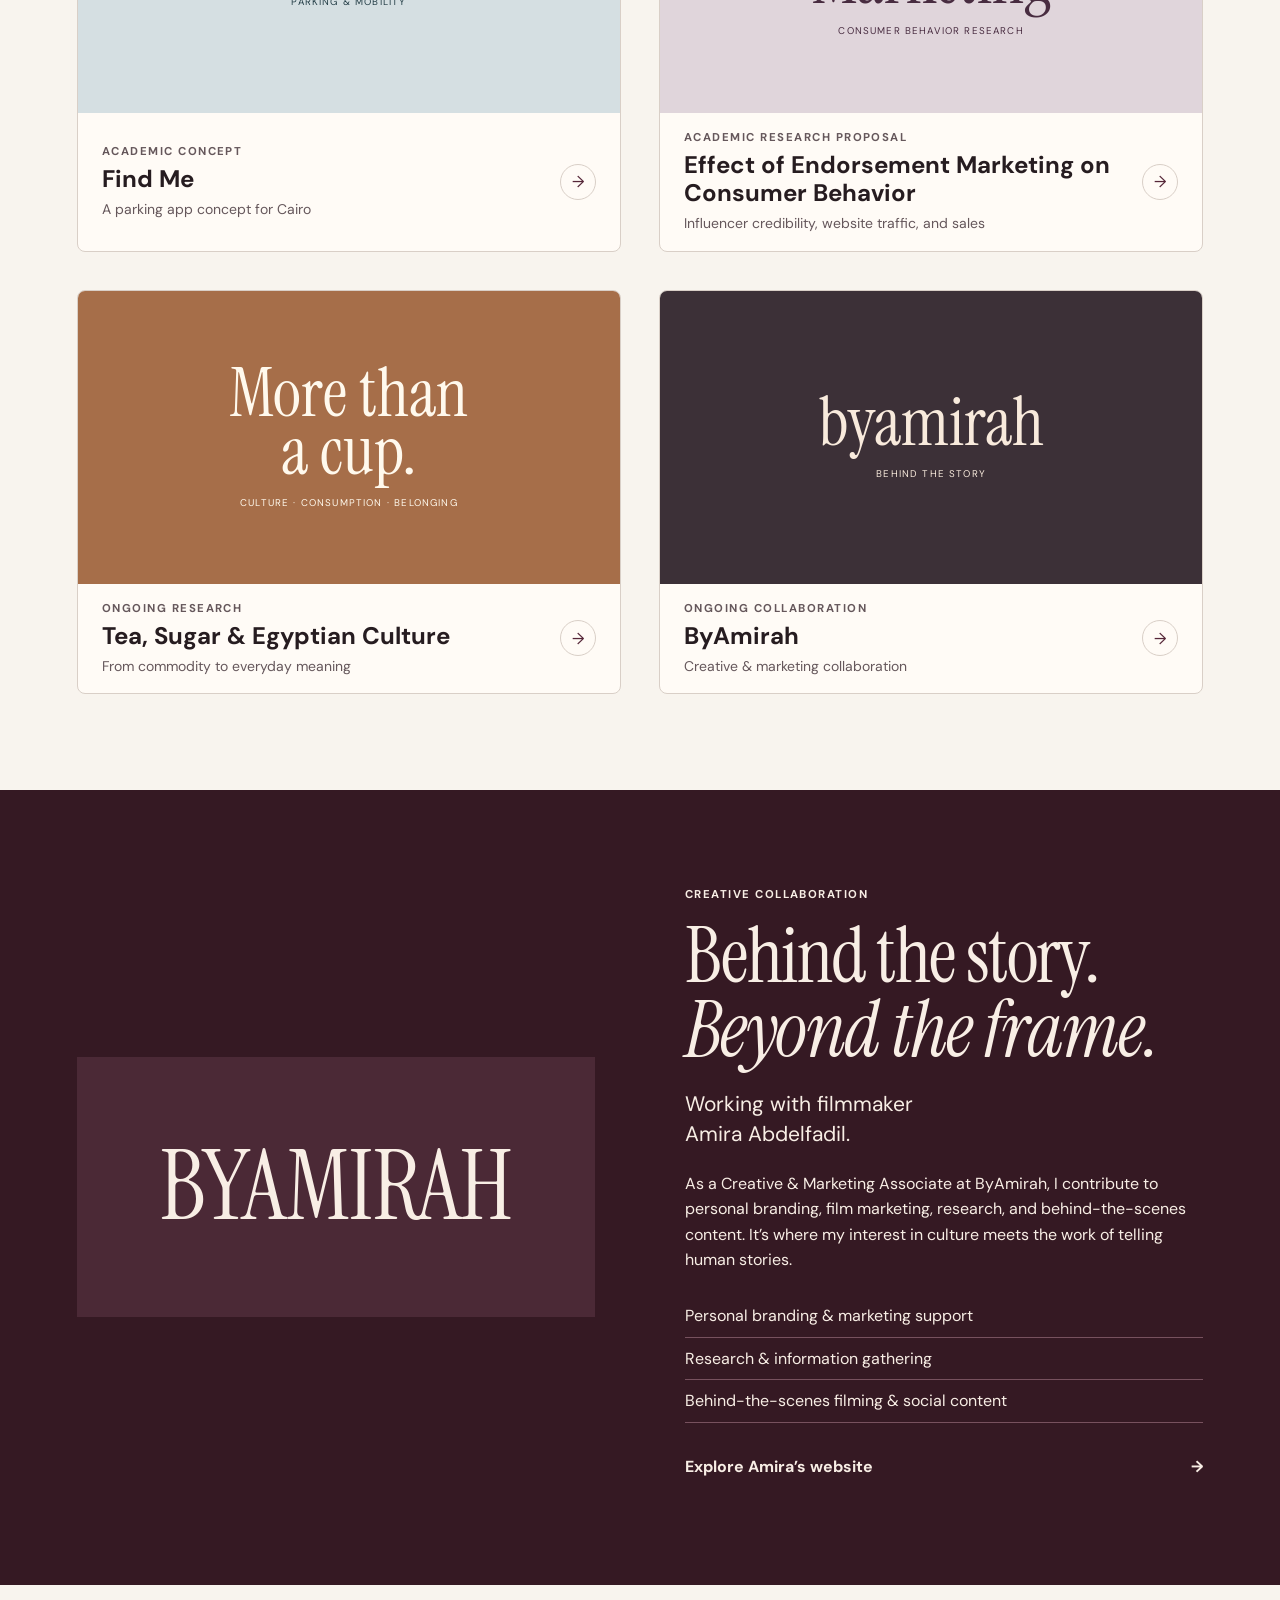
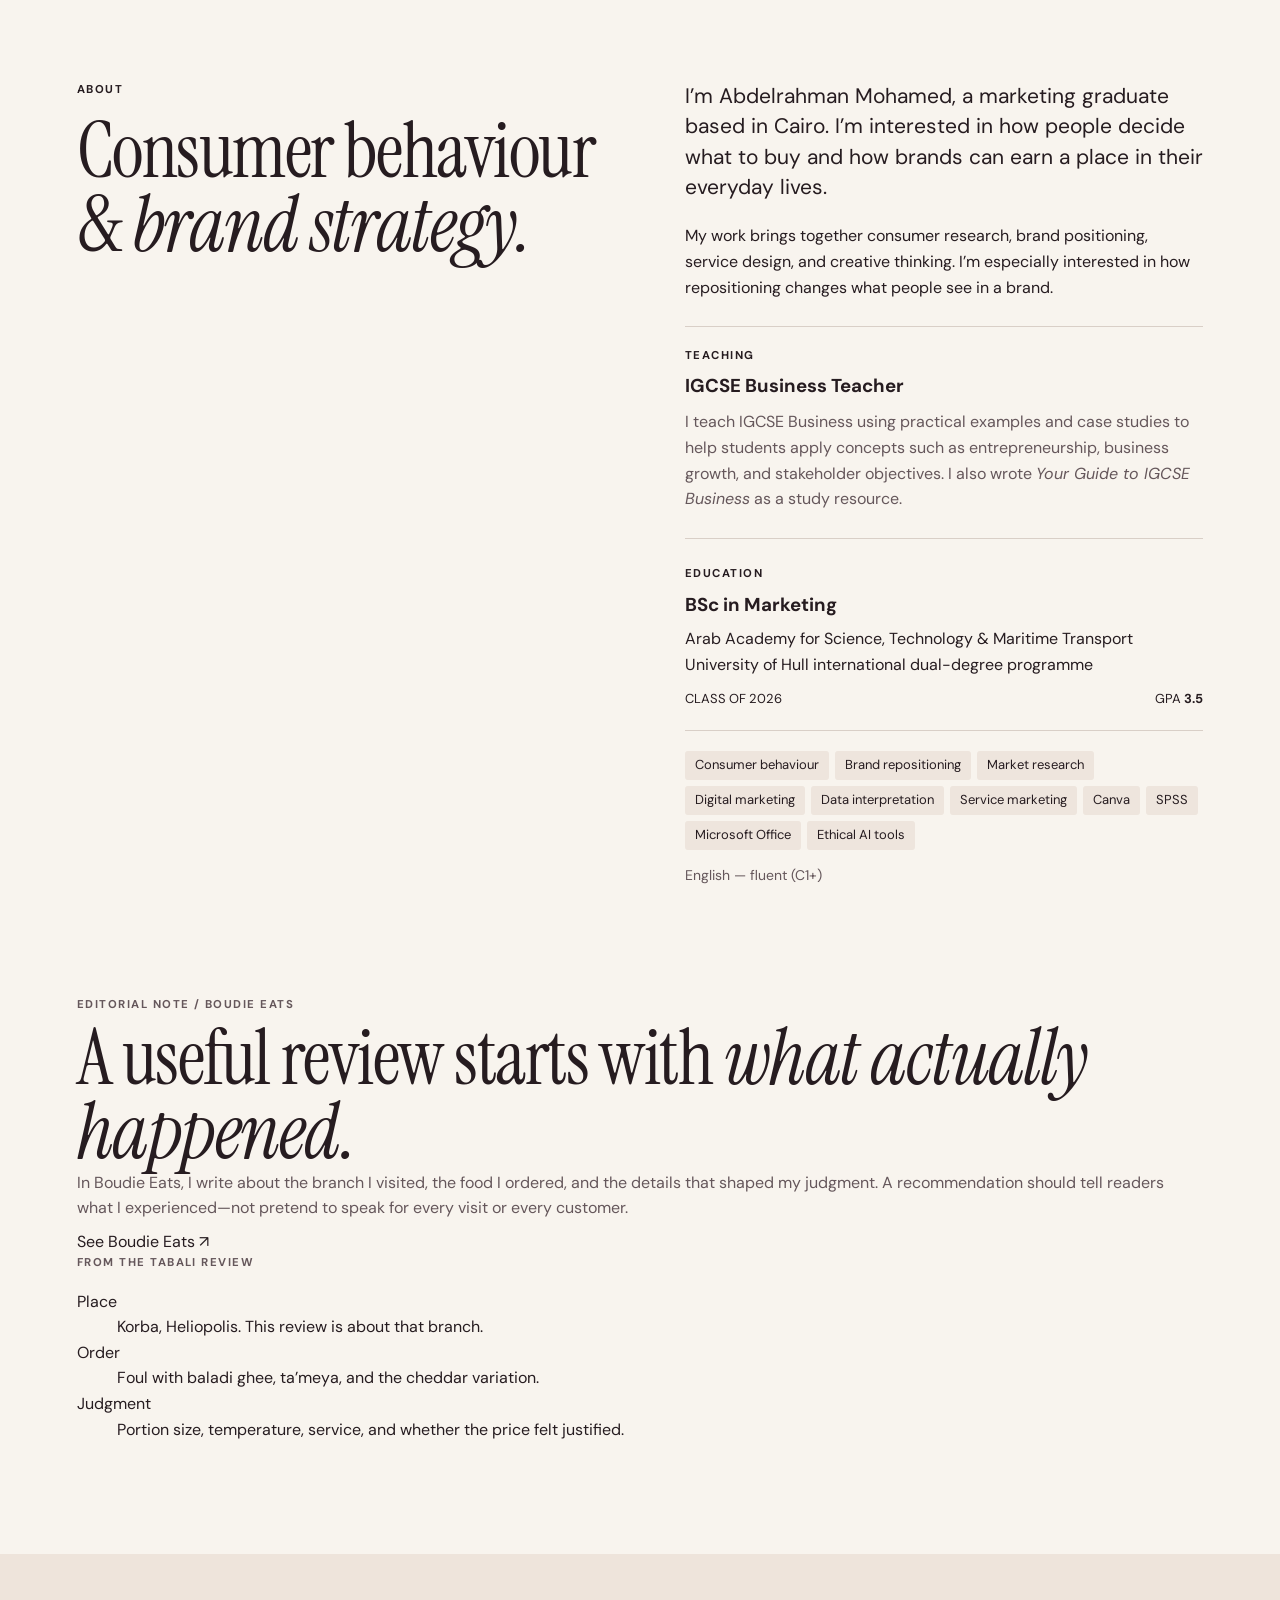
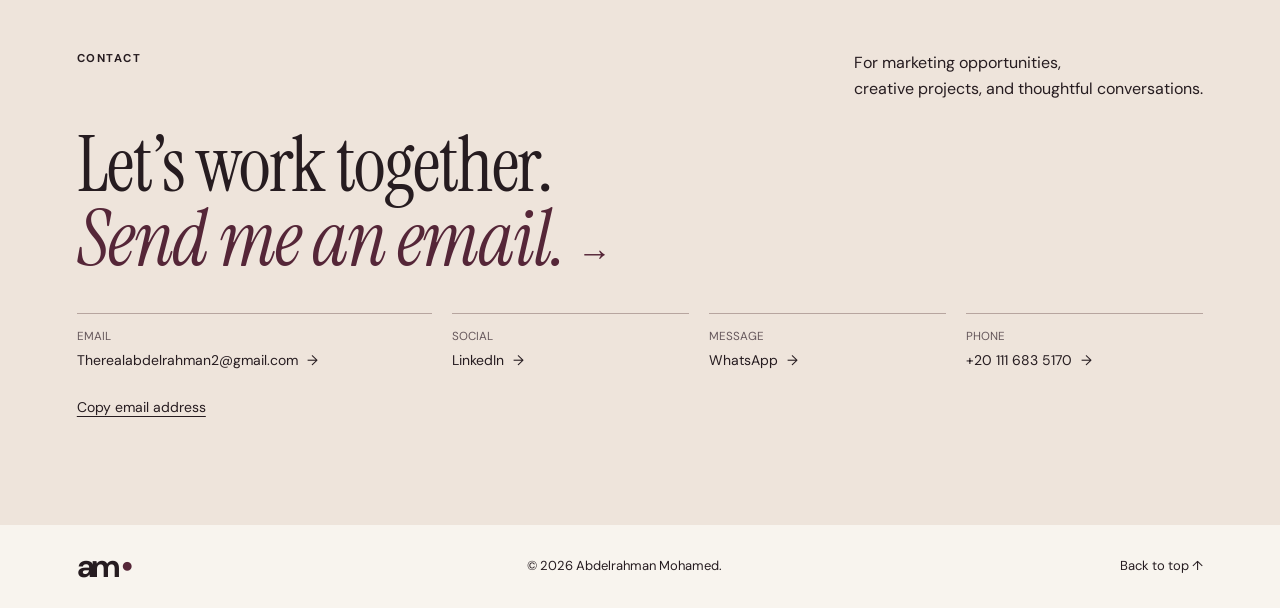
==== commit 60a30878: "Replace templated three-step approach with evidence-led editorial case note" ====
--- a/index.html
+++ b/index.html
@@ -39,7 +39,7 @@
   <p>I teach IGCSE Business using practical examples and case studies to help students apply concepts such as entrepreneurship, business growth, and stakeholder objectives. I also wrote <cite>Your Guide to IGCSE Business</cite> as a study resource.</p>
 </div>
 <div class="education"><span class="eyebrow">EDUCATION</span><h3>BSc in Marketing</h3><p>Arab Academy for Science, Technology & Maritime Transport<br>University of Hull international dual-degree programme</p><div class="education-meta"><span>CLASS OF 2026</span><span>GPA <strong>3.5</strong></span></div></div><div class="skill-list"><span>Consumer behaviour</span><span>Brand repositioning</span><span>Market research</span><span>Digital marketing</span><span>Data interpretation</span><span>Service marketing</span><span>Canva</span><span>SPSS</span><span>Microsoft Office</span><span>Ethical AI tools</span></div><p class="language">English — fluent (C1+)</p></div></section>
-<section class="approach section"><p class="eyebrow">HOW I THINK</p><div class="approach-grid"><article><span>01</span><h3>Start with people.</h3><p>Understand the context, motivations, and barriers behind a choice.</p></article><article><span>02</span><h3>Find the real question.</h3><p>Use research to define the problem before deciding what to create.</p></article><article><span>03</span><h3>Make the idea matter.</h3><p>Connect the strategic direction to an experience people can recognise.</p></article></div></section>
+<section class="approach section" aria-labelledby="approach-heading"><div class="approach-feature"><div class="approach-lead"><p class="eyebrow">EDITORIAL NOTE / BOUDIE EATS</p><h2 id="approach-heading">A useful review starts with <em>what actually happened.</em></h2><p>In Boudie Eats, I write about the branch I visited, the food I ordered, and the details that shaped my judgment. A recommendation should tell readers what I experienced—not pretend to speak for every visit or every customer.</p><a class="approach-link" href="https://boudieeats.com/" target="_blank" rel="noopener">See Boudie Eats <span aria-hidden="true">↗</span></a></div><aside class="approach-evidence" aria-label="Notes from the review"><p class="eyebrow">FROM THE TABALI REVIEW</p><dl><div><dt>Place</dt><dd>Korba, Heliopolis. This review is about that branch.</dd></div><div><dt>Order</dt><dd>Foul with baladi ghee, ta’meya, and the cheddar variation.</dd></div><div><dt>Judgment</dt><dd>Portion size, temperature, service, and whether the price felt justified.</dd></div></dl></aside></div></section>
 <section id="contact" class="contact section"><div class="contact-top"><p class="eyebrow">CONTACT</p><p>For marketing opportunities,<br>creative projects, and thoughtful conversations.</p></div><h2>Let’s work together.<br><a href="mailto:Therealabdelrahman2@gmail.com"><em>Send me an email.</em> <span aria-hidden="true">→</span></a></h2><div class="contact-links"><a href="mailto:Therealabdelrahman2@gmail.com"><small>EMAIL</small>Therealabdelrahman2@gmail.com <span>→</span></a><a href="https://www.linkedin.com/in/theabdelrahmanmohamed" target="_blank" rel="noopener"><small>SOCIAL</small>LinkedIn <span>→</span></a><a href="https://wa.me/201116835170" target="_blank" rel="noopener"><small>MESSAGE</small>WhatsApp <span>→</span></a><a href="tel:+201116835170"><small>PHONE</small>+20 111 683 5170 <span>→</span></a></div><button class="copy-button" id="copy-email">Copy email address</button><span id="copy-status" aria-live="polite"></span></section>
 </main><footer><a class="wordmark" href="#home">am<span>•</span></a><p>© 2026 Abdelrahman Mohamed.</p><a href="#home">Back to top ↑</a></footer><dialog id="project-dialog" aria-labelledby="dialog-title"><button class="close-dialog" autofocus aria-label="Close project details">✕</button><div id="dialog-content"></div></dialog><script>const projects = [
 {
--- a/portfolio.css
+++ b/portfolio.css
@@ -182,7 +182,5 @@
 .analytics-actions { display: flex; flex-wrap: wrap; gap: .5rem; margin-top: 1rem; }
 .analytics-actions button, .analytics-settings { padding: .45rem .75rem; font: inherit; color: #2d2023; background: #f8f4ec; border: 1px solid #67485a; border-radius: .25rem; cursor: pointer; }
 
-/* abdelrahman. Creative Studio identity project */
-.creative-studio { color:#242426; background-color:#f3f1ec; background-image:repeating-linear-gradient(60deg,transparent 0 28px,#ebe5dd 29px 31px,transparent 32px 58px); }
-.creative-studio .visual {background:#f3f1ecde;padding:15px 20px;max-width:100%;}
-.creative-studio .big {font-family:Georgia,Times,serif;font-weight:400;letter-spacing:-.055em;overflow-wrap:anywhere;font-size:clamp(31px,4.1vw,62px);}
+/* Creative Studio uses the same flat-color visual treatment as the other project cards. */
+.creative-studio { background: #e9ded3; color: #423333; }
